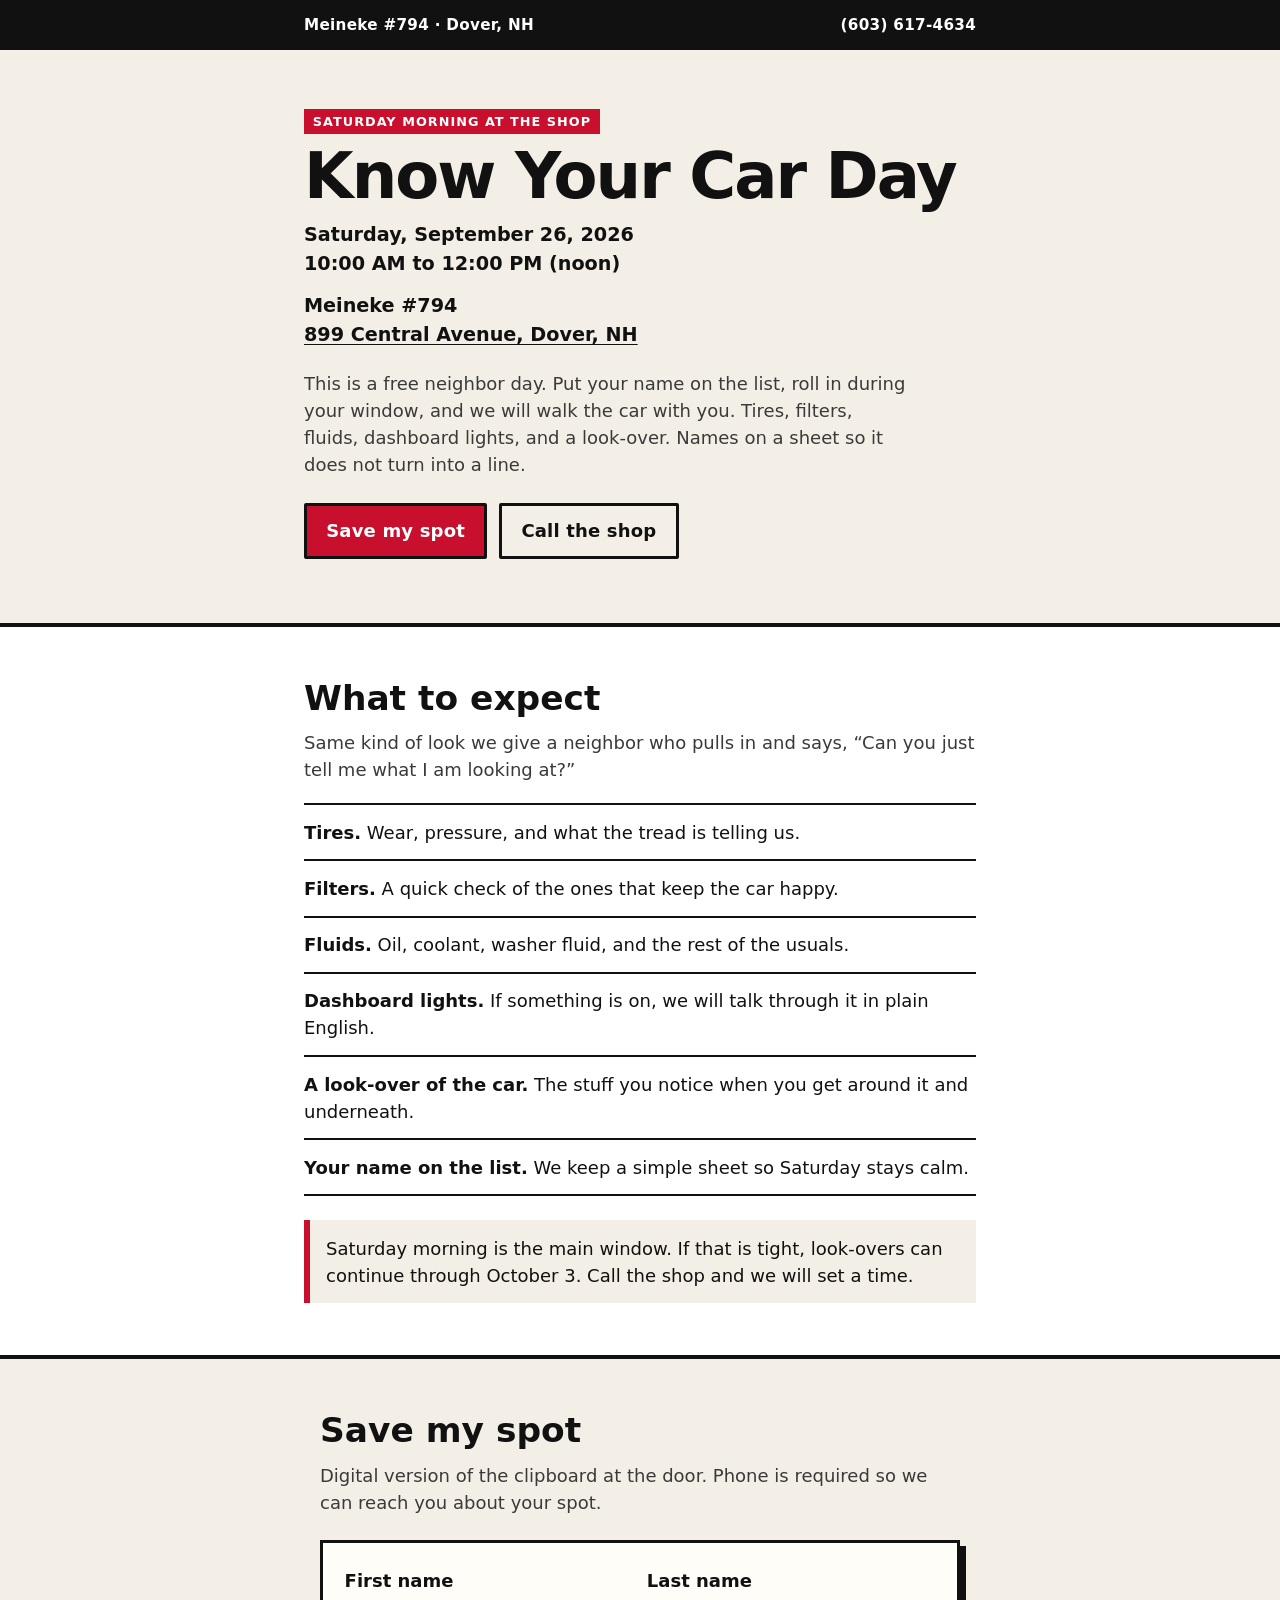
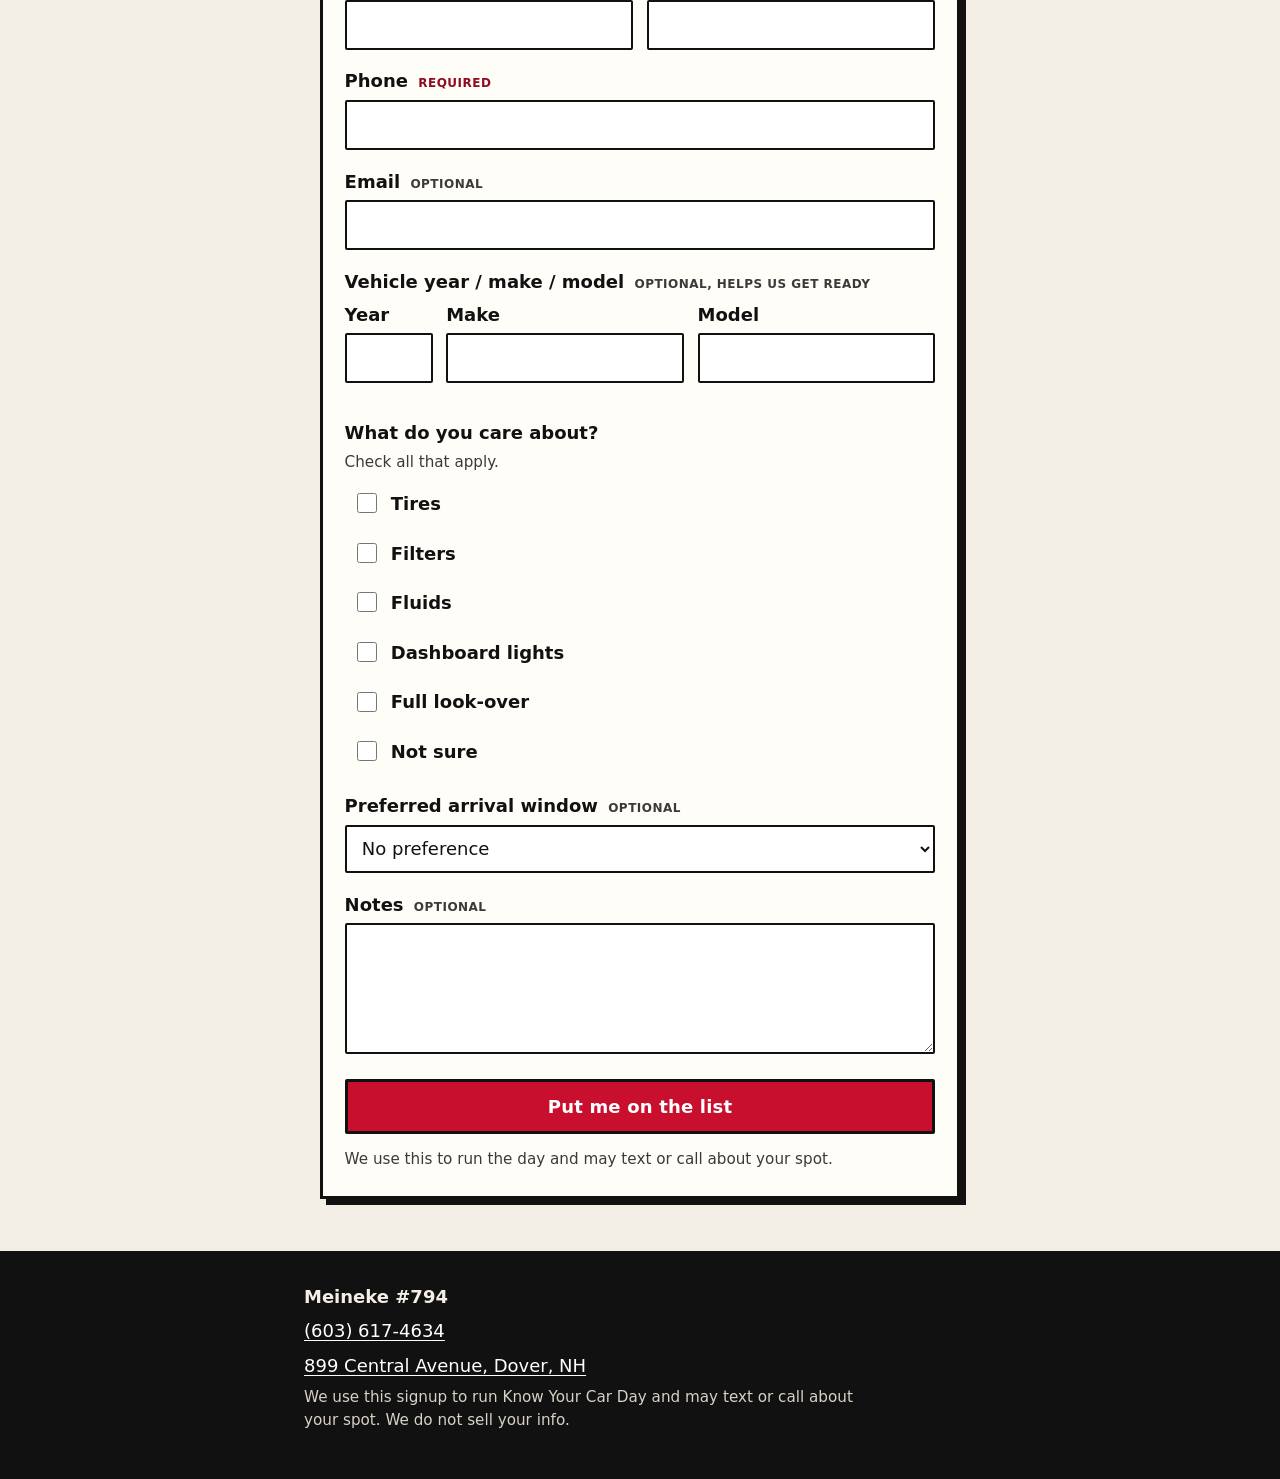
==== index.html @ 77987ea7 "Use relative thanks.html so GitHub Pages form path works" ====
<!DOCTYPE html>
<html lang="en">
  <head>
    <meta charset="utf-8" />
    <meta name="viewport" content="width=device-width, initial-scale=1" />
    <title>Know Your Car Day | Meineke #794 Dover NH</title>
    <meta
      name="description"
      content="Saturday, September 26, 2026, 10:00 AM to 12:00 PM at Meineke #794, 899 Central Avenue, Dover, NH. Free neighbor day for tires, filters, fluids, dashboard lights, and a look-over. Save your spot."
    />
    <meta name="theme-color" content="#111111" />
    <meta property="og:title" content="Know Your Car Day | Meineke #794 Dover NH" />
    <meta
      property="og:description"
      content="Saturday, September 26, 2026, 10:00 AM to 12:00 PM. Free neighbor day at the shop. Save your spot."
    />
    <meta property="og:type" content="website" />
    <link rel="icon" href="favicon.svg" type="image/svg+xml" />
    <link rel="stylesheet" href="styles.css" />
  </head>
  <body>
    <a class="skip-link" href="#signup">Skip to signup form</a>

    <header class="masthead">
      <div class="wrap masthead-inner">
        <p class="shop-mark">Meineke #794 · Dover, NH</p>
        <p class="masthead-phone">
          <a href="tel:+16036174634">(603) 617-4634</a>
        </p>
      </div>
    </header>

    <main>
      <section class="hero" aria-labelledby="event-name">
        <div class="wrap hero-inner">
          <p class="eyebrow">Saturday morning at the shop</p>
          <h1 id="event-name">Know Your Car Day</h1>
          <p class="when">
            Saturday, September 26, 2026<br />
            10:00 AM to 12:00 PM (noon)
          </p>
          <p class="where">
            Meineke #794<br />
            <a
              class="map-link"
              href="https://maps.google.com/?q=899+Central+Avenue+Dover+NH"
              >899 Central Avenue, Dover, NH</a
            >
          </p>
          <p class="lede">
            This is a free neighbor day. Put your name on the list, roll in during
            your window, and we will walk the car with you. Tires, filters, fluids,
            dashboard lights, and a look-over. Names on a sheet so it does not turn
            into a line.
          </p>
          <p class="hero-actions">
            <a class="btn btn-primary" href="#signup">Save my spot</a>
            <a class="btn btn-ghost" href="tel:+16036174634">Call the shop</a>
          </p>
        </div>
      </section>

      <section class="expect" aria-labelledby="expect-heading">
        <div class="wrap">
          <h2 id="expect-heading">What to expect</h2>
          <p class="section-lead">
            Same kind of look we give a neighbor who pulls in and says, “Can you
            just tell me what I am looking at?”
          </p>
          <ul class="expect-list">
            <li>
              <strong>Tires.</strong> Wear, pressure, and what the tread is telling
              us.
            </li>
            <li>
              <strong>Filters.</strong> A quick check of the ones that keep the car
              happy.
            </li>
            <li>
              <strong>Fluids.</strong> Oil, coolant, washer fluid, and the rest of
              the usuals.
            </li>
            <li>
              <strong>Dashboard lights.</strong> If something is on, we will talk
              through it in plain English.
            </li>
            <li>
              <strong>A look-over of the car.</strong> The stuff you notice when you
              get around it and underneath.
            </li>
            <li>
              <strong>Your name on the list.</strong> We keep a simple sheet so
              Saturday stays calm.
            </li>
          </ul>
          <p class="soft-note">
            Saturday morning is the main window. If that is tight, look-overs can
            continue through October 3. Call the shop and we will set a time.
          </p>
        </div>
      </section>

      <section class="signup" id="signup" aria-labelledby="signup-heading">
        <div class="wrap signup-wrap">
          <h2 id="signup-heading">Save my spot</h2>
          <p class="section-lead">
            Digital version of the clipboard at the door. Phone is required so we
            can reach you about your spot.
          </p>

          <form
            class="rsvp-form"
            name="know-your-car-day"
            method="POST"
            action="thanks.html"
            data-netlify="true"
            netlify-honeypot="bot-field"
          >
            <input type="hidden" name="form-name" value="know-your-car-day" />

            <p class="honeypot">
              <label for="bot-field">Leave this blank</label>
              <input
                type="text"
                id="bot-field"
                name="bot-field"
                tabindex="-1"
                autocomplete="off"
              />
            </p>

            <div class="field-row">
              <div class="field">
                <label for="first-name">First name</label>
                <input
                  id="first-name"
                  name="first-name"
                  type="text"
                  autocomplete="given-name"
                  required
                />
              </div>
              <div class="field">
                <label for="last-name">Last name</label>
                <input
                  id="last-name"
                  name="last-name"
                  type="text"
                  autocomplete="family-name"
                  required
                />
              </div>
            </div>

            <div class="field">
              <label for="phone">Phone <span class="req">required</span></label>
              <input
                id="phone"
                name="phone"
                type="tel"
                autocomplete="tel"
                inputmode="tel"
                required
              />
            </div>

            <div class="field">
              <label for="email">Email <span class="opt">optional</span></label>
              <input
                id="email"
                name="email"
                type="email"
                autocomplete="email"
              />
            </div>

            <fieldset class="vehicle">
              <legend>
                Vehicle year / make / model
                <span class="opt">optional, helps us get ready</span>
              </legend>
              <div class="field-row vehicle-row">
                <div class="field">
                  <label for="vehicle-year">Year</label>
                  <input
                    id="vehicle-year"
                    name="vehicle-year"
                    type="text"
                    inputmode="numeric"
                    maxlength="4"
                    autocomplete="off"
                  />
                </div>
                <div class="field">
                  <label for="vehicle-make">Make</label>
                  <input
                    id="vehicle-make"
                    name="vehicle-make"
                    type="text"
                    autocomplete="off"
                  />
                </div>
                <div class="field">
                  <label for="vehicle-model">Model</label>
                  <input
                    id="vehicle-model"
                    name="vehicle-model"
                    type="text"
                    autocomplete="off"
                  />
                </div>
              </div>
            </fieldset>

            <fieldset>
              <legend>What do you care about?</legend>
              <p class="hint">Check all that apply.</p>
              <ul class="checks">
                <li>
                  <label class="check">
                    <input type="checkbox" name="care" value="Tires" />
                    <span>Tires</span>
                  </label>
                </li>
                <li>
                  <label class="check">
                    <input type="checkbox" name="care" value="Filters" />
                    <span>Filters</span>
                  </label>
                </li>
                <li>
                  <label class="check">
                    <input type="checkbox" name="care" value="Fluids" />
                    <span>Fluids</span>
                  </label>
                </li>
                <li>
                  <label class="check">
                    <input
                      type="checkbox"
                      name="care"
                      value="Dashboard lights"
                    />
                    <span>Dashboard lights</span>
                  </label>
                </li>
                <li>
                  <label class="check">
                    <input
                      type="checkbox"
                      name="care"
                      value="Full look-over"
                    />
                    <span>Full look-over</span>
                  </label>
                </li>
                <li>
                  <label class="check">
                    <input type="checkbox" name="care" value="Not sure" />
                    <span>Not sure</span>
                  </label>
                </li>
              </ul>
            </fieldset>

            <div class="field">
              <label for="arrival"
                >Preferred arrival window
                <span class="opt">optional</span></label
              >
              <select id="arrival" name="arrival">
                <option value="">No preference</option>
                <option value="10:00">10:00 AM</option>
                <option value="10:30">10:30 AM</option>
                <option value="11:00">11:00 AM</option>
                <option value="11:30">11:30 AM</option>
              </select>
            </div>

            <div class="field">
              <label for="notes">Notes <span class="opt">optional</span></label>
              <textarea
                id="notes"
                name="notes"
                rows="4"
                maxlength="600"
              ></textarea>
            </div>

            <button class="btn btn-primary btn-block" type="submit">
              Put me on the list
            </button>
            <p class="form-foot">
              We use this to run the day and may text or call about your spot.
            </p>
          </form>
        </div>
      </section>
    </main>

    <footer class="site-footer">
      <div class="wrap">
        <p class="footer-shop">Meineke #794</p>
        <p>
          <a href="tel:+16036174634">(603) 617-4634</a>
        </p>
        <p>
          <a href="https://maps.google.com/?q=899+Central+Avenue+Dover+NH"
            >899 Central Avenue, Dover, NH</a
          >
        </p>
        <p class="privacy">
          We use this signup to run Know Your Car Day and may text or call about
          your spot. We do not sell your info.
        </p>
      </div>
    </footer>
  </body>
</html>
---- styles.css ----
:root {
  --ink: #111111;
  --paper: #f4efe6;
  --card: #fffdf8;
  --red: #c8102e;
  --red-dark: #8f0b20;
  --muted: #3a3a3a;
  --line: #111111;
  --focus: #005fcc;
  --space: clamp(1.25rem, 4vw, 2rem);
  --max: 40rem;
}

*,
*::before,
*::after {
  box-sizing: border-box;
}

html {
  scroll-behavior: smooth;
}

body {
  margin: 0;
  background: var(--paper);
  color: var(--ink);
  font-family: ui-sans-serif, system-ui, -apple-system, "Segoe UI", Roboto,
    "Helvetica Neue", Arial, sans-serif;
  font-size: 1.125rem;
  line-height: 1.5;
}

img,
svg {
  display: block;
  max-width: 100%;
}

a {
  color: var(--red-dark);
  text-underline-offset: 0.15em;
}

a:hover {
  color: var(--red);
}

:focus {
  outline: none;
}

:focus-visible {
  outline: 3px solid var(--focus);
  outline-offset: 3px;
}

.skip-link {
  position: absolute;
  left: 0.75rem;
  top: 0.75rem;
  z-index: 10;
  padding: 0.6rem 0.9rem;
  background: #fff;
  color: var(--ink);
  font-weight: 700;
  transform: translateY(-180%);
}

.skip-link:focus {
  transform: none;
}

.wrap {
  width: min(100% - 2rem, 42rem);
  margin-inline: auto;
}

.masthead {
  background: var(--ink);
  color: #fff;
  padding: 0.85rem 0;
}

.masthead-inner {
  display: flex;
  flex-wrap: wrap;
  align-items: baseline;
  justify-content: space-between;
  gap: 0.4rem 1rem;
}

.shop-mark,
.masthead-phone {
  margin: 0;
  font-size: 0.95rem;
  font-weight: 700;
  letter-spacing: 0.02em;
}

.masthead a {
  color: #fff;
  text-decoration: none;
}

.masthead a:hover {
  color: #ffd7dc;
  text-decoration: underline;
}

.hero,
.thanks {
  padding: clamp(2rem, 6vw, 3.5rem) 0 clamp(2.5rem, 7vw, 4rem);
  border-bottom: 4px solid var(--ink);
}

.hero-inner,
.thanks-inner {
  position: relative;
}

.eyebrow {
  display: inline-block;
  margin: 0 0 0.75rem;
  padding: 0.2rem 0.55rem;
  background: var(--red);
  color: #fff;
  font-size: 0.8rem;
  font-weight: 800;
  letter-spacing: 0.08em;
  text-transform: uppercase;
}

h1 {
  margin: 0 0 0.85rem;
  font-size: clamp(2.35rem, 9vw, 4rem);
  line-height: 0.95;
  letter-spacing: -0.03em;
}

h2 {
  margin: 0 0 0.7rem;
  font-size: clamp(1.7rem, 5vw, 2.15rem);
  line-height: 1.15;
}

.when,
.where {
  margin: 0 0 0.85rem;
  font-size: 1.2rem;
  font-weight: 700;
}

.where {
  font-weight: 600;
}

.map-link {
  color: inherit;
}

.lede {
  margin: 1.25rem 0 0;
  max-width: 38rem;
  color: var(--muted);
}

.hero-actions {
  display: flex;
  flex-wrap: wrap;
  gap: 0.75rem;
  margin: 1.6rem 0 0;
}

.btn {
  display: inline-flex;
  align-items: center;
  justify-content: center;
  min-height: 3rem;
  padding: 0.7rem 1.2rem;
  border: 3px solid var(--ink);
  border-radius: 2px;
  font: inherit;
  font-weight: 800;
  letter-spacing: 0.01em;
  text-decoration: none;
  cursor: pointer;
}

.btn-primary {
  background: var(--red);
  color: #fff;
  border-color: var(--ink);
}

.btn-primary:hover {
  background: var(--red-dark);
  color: #fff;
}

.btn-ghost {
  background: transparent;
  color: var(--ink);
}

.btn-ghost:hover {
  background: #fff;
  color: var(--ink);
}

.btn-block {
  width: 100%;
}

.expect,
.signup {
  padding: clamp(2rem, 6vw, 3.25rem) 0;
}

.expect {
  background: #fff;
  border-bottom: 4px solid var(--ink);
}

.section-lead {
  margin: 0 0 1.25rem;
  color: var(--muted);
}

.expect-list {
  margin: 0;
  padding: 0;
  list-style: none;
}

.expect-list li {
  padding: 0.85rem 0;
  border-top: 2px solid var(--ink);
}

.expect-list li:last-child {
  border-bottom: 2px solid var(--ink);
}

.soft-note {
  margin: 1.5rem 0 0;
  padding: 0.9rem 1rem;
  background: var(--paper);
  border-left: 6px solid var(--red);
}

.signup-wrap {
  max-width: var(--max);
}

.rsvp-form {
  margin-top: 1.5rem;
  padding: 1.25rem 1rem 1.4rem;
  background: var(--card);
  border: 3px solid var(--ink);
  box-shadow: 6px 6px 0 var(--ink);
}

.honeypot {
  position: absolute;
  left: -10000px;
  width: 1px;
  height: 1px;
  overflow: hidden;
}

.field,
fieldset {
  margin: 0 0 1.1rem;
}

.field-row {
  display: grid;
  gap: 0.85rem;
}

@media (min-width: 560px) {
  .field-row {
    grid-template-columns: 1fr 1fr;
  }

  .vehicle-row {
    grid-template-columns: 5.5rem 1fr 1fr;
  }

  .rsvp-form {
    padding: 1.5rem 1.35rem 1.6rem;
  }
}

label,
legend {
  display: block;
  margin-bottom: 0.35rem;
  font-weight: 700;
}

legend {
  padding: 0;
}

fieldset {
  padding: 0;
  border: 0;
}

.hint {
  margin: 0 0 0.55rem;
  font-size: 0.95rem;
  color: var(--muted);
}

.req,
.opt {
  display: inline-block;
  margin-left: 0.25rem;
  font-size: 0.75rem;
  font-weight: 700;
  letter-spacing: 0.04em;
  text-transform: uppercase;
}

.req {
  color: var(--red-dark);
}

.opt {
  color: var(--muted);
}

input[type="text"],
input[type="tel"],
input[type="email"],
select,
textarea {
  width: 100%;
  min-height: 3rem;
  padding: 0.6rem 0.7rem;
  border: 2px solid var(--ink);
  border-radius: 2px;
  background: #fff;
  color: var(--ink);
  font: inherit;
}

textarea {
  min-height: 7rem;
  resize: vertical;
}

input:user-invalid,
select:user-invalid,
textarea:user-invalid {
  border-color: var(--red);
}

.checks {
  margin: 0;
  padding: 0;
  list-style: none;
}

.checks li + li {
  margin-top: 0.35rem;
}

.check {
  display: flex;
  align-items: flex-start;
  gap: 0.65rem;
  min-height: 2.75rem;
  margin: 0;
  padding: 0.45rem 0.55rem;
  font-weight: 600;
  cursor: pointer;
}

.check:hover {
  background: var(--paper);
}

.check input {
  width: 1.25rem;
  height: 1.25rem;
  margin-top: 0.2rem;
  accent-color: var(--red);
  flex-shrink: 0;
}

.form-foot {
  margin: 0.85rem 0 0;
  font-size: 0.95rem;
  color: var(--muted);
}

.site-footer {
  padding: 2rem 0 2.5rem;
  background: var(--ink);
  color: #f4efe6;
}

.site-footer a {
  color: #fff;
}

.footer-shop {
  margin: 0 0 0.4rem;
  font-weight: 800;
}

.site-footer p {
  margin: 0 0 0.45rem;
}

.privacy {
  margin-top: 1.1rem;
  max-width: 36rem;
  color: #d7d1c6;
  font-size: 0.95rem;
}

@media (prefers-reduced-motion: reduce) {
  html {
    scroll-behavior: auto;
  }
}
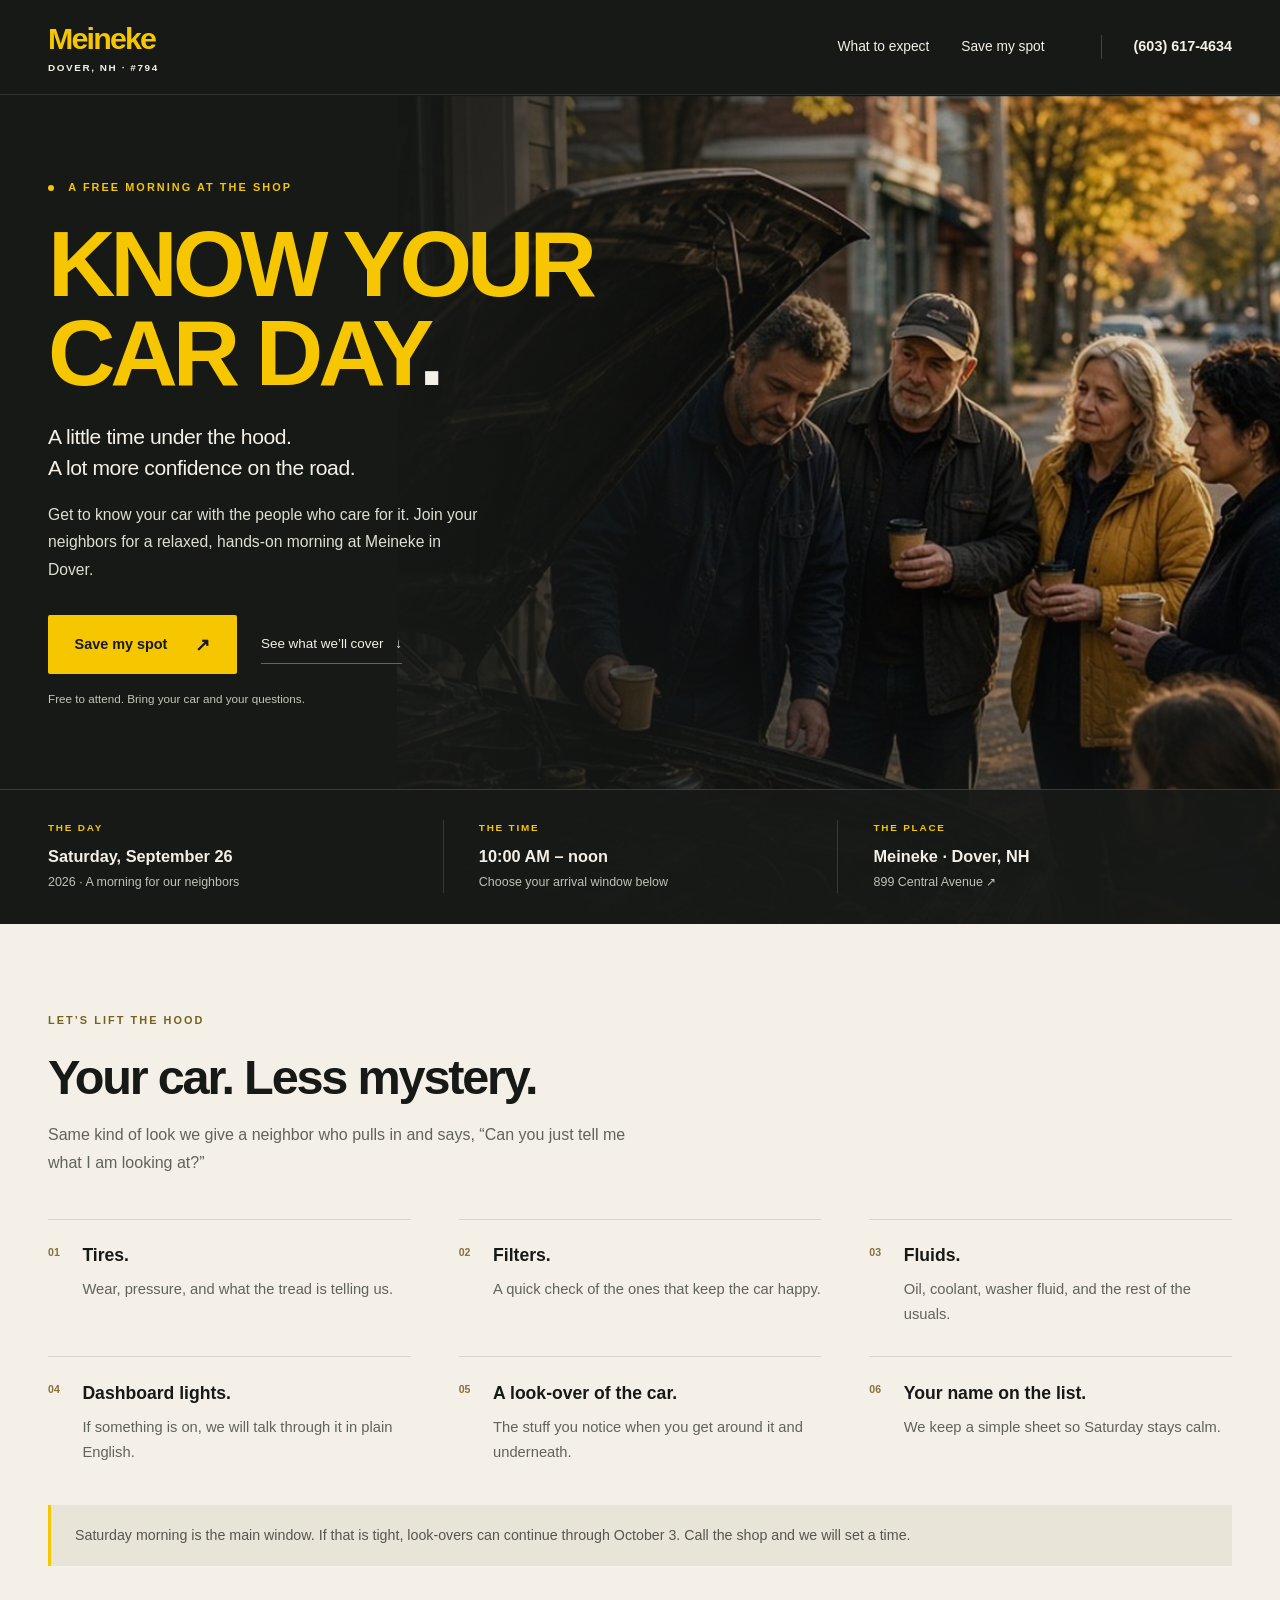
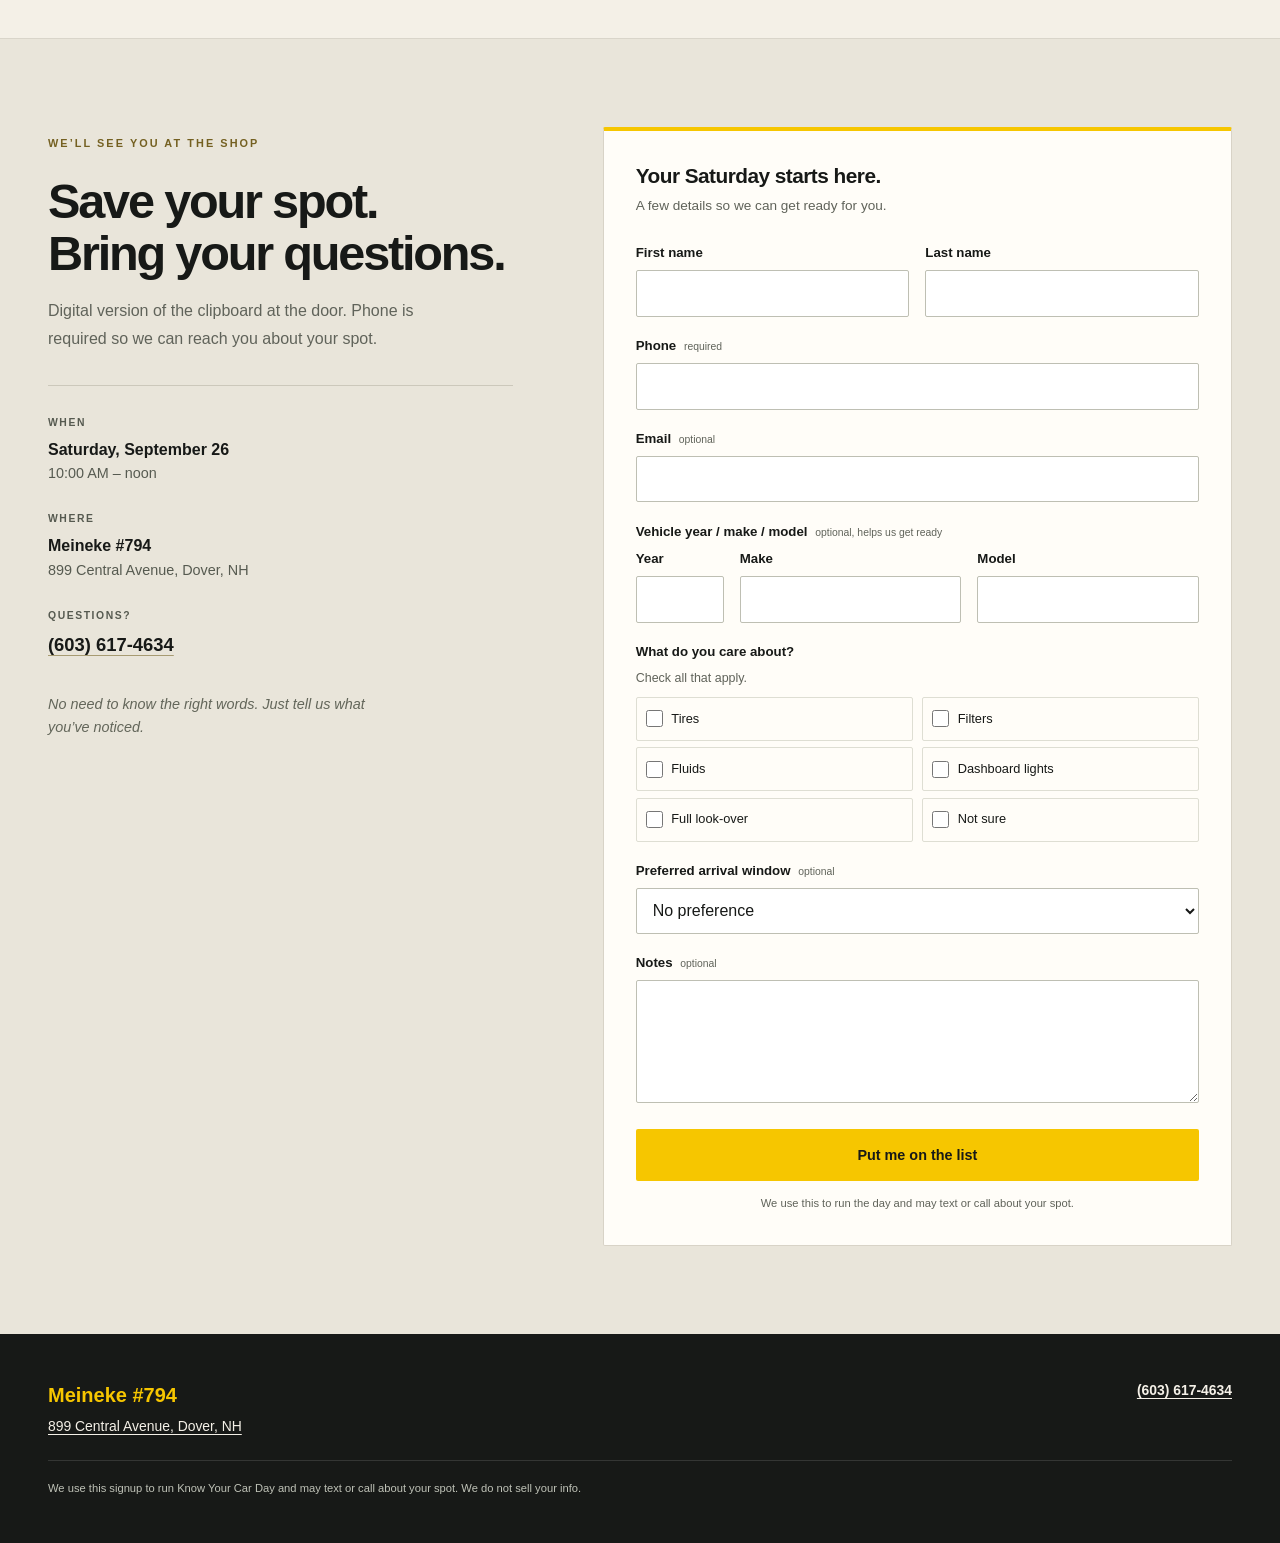
==== commit e0f1904d: "Restyle event landing page to match the Know Your Car Day flyer" ====
--- a/index.html
+++ b/index.html
@@ -8,7 +8,7 @@
       name="description"
       content="Saturday, September 26, 2026, 10:00 AM to 12:00 PM at Meineke #794, 899 Central Avenue, Dover, NH. Free neighbor day for tires, filters, fluids, dashboard lights, and a look-over. Save your spot."
     />
-    <meta name="theme-color" content="#111111" />
+    <meta name="theme-color" content="#171917" />
     <meta property="og:title" content="Know Your Car Day | Meineke #794 Dover NH" />
     <meta
       property="og:description"
@@ -23,7 +23,8 @@
 
     <header class="masthead">
       <div class="wrap masthead-inner">
-        <p class="shop-mark">Meineke #794 · Dover, NH</p>
+        <a class="shop-mark" href="index.html"><span>Meineke</span><small>Dover, NH · #794</small></a>
+        <nav class="site-nav" aria-label="Main navigation"><a href="#expect">What to expect</a><a href="#signup">Save my spot</a></nav>
         <p class="masthead-phone">
           <a href="tel:+16036174634">(603) 617-4634</a>
         </p>
@@ -32,37 +33,35 @@
 
     <main>
       <section class="hero" aria-labelledby="event-name">
+        <div class="hero-visual" aria-hidden="true">
+          <svg viewBox="0 170 1080 750" preserveAspectRatio="xMidYMid slice" focusable="false">
+            <image href="assets/shop-day.jpg" width="1080" height="1080" />
+          </svg>
+        </div>
         <div class="wrap hero-inner">
-          <p class="eyebrow">Saturday morning at the shop</p>
-          <h1 id="event-name">Know Your Car Day</h1>
-          <p class="when">
-            Saturday, September 26, 2026<br />
-            10:00 AM to 12:00 PM (noon)
-          </p>
-          <p class="where">
-            Meineke #794<br />
-            <a
-              class="map-link"
-              href="https://maps.google.com/?q=899+Central+Avenue+Dover+NH"
-              >899 Central Avenue, Dover, NH</a
-            >
-          </p>
-          <p class="lede">
-            This is a free neighbor day. Put your name on the list, roll in during
-            your window, and we will walk the car with you. Tires, filters, fluids,
-            dashboard lights, and a look-over. Names on a sheet so it does not turn
-            into a line.
-          </p>
-          <p class="hero-actions">
-            <a class="btn btn-primary" href="#signup">Save my spot</a>
-            <a class="btn btn-ghost" href="tel:+16036174634">Call the shop</a>
-          </p>
+          <p class="eyebrow"><span class="status-dot" aria-hidden="true"></span> A free morning at the shop</p>
+          <h1 id="event-name">Know your<br />car day<span class="title-dot">.</span></h1>
+          <p class="hero-intro">A little time under the hood.<br />A lot more confidence on the road.</p>
+          <p class="lede">Get to know your car with the people who care for it. Join your neighbors for a relaxed, hands-on morning at Meineke in Dover.</p>
+          <div class="hero-actions">
+            <a class="btn btn-primary" href="#signup">Save my spot <span aria-hidden="true">↗</span></a>
+            <a class="text-link" href="#expect">See what we’ll cover <span aria-hidden="true">↓</span></a>
+          </div>
+          <p class="hero-note">Free to attend. Bring your car and your questions.</p>
+        </div>
+        <div class="event-details">
+          <div class="wrap event-details-inner">
+            <div><span class="detail-label">The day</span><strong>Saturday, September 26</strong><span>2026 · A morning for our neighbors</span></div>
+            <div><span class="detail-label">The time</span><strong>10:00 AM – noon</strong><span>Choose your arrival window below</span></div>
+            <div><span class="detail-label">The place</span><strong>Meineke · Dover, NH</strong><a href="https://maps.google.com/?q=899+Central+Avenue+Dover+NH">899 Central Avenue <span aria-hidden="true">↗</span></a></div>
+          </div>
         </div>
       </section>
 
-      <section class="expect" aria-labelledby="expect-heading">
+      <section class="expect" id="expect" aria-labelledby="expect-heading">
         <div class="wrap">
-          <h2 id="expect-heading">What to expect</h2>
+          <p class="eyebrow">Let’s lift the hood</p>
+          <h2 id="expect-heading">Your car. Less mystery.</h2>
           <p class="section-lead">
             Same kind of look we give a neighbor who pulls in and says, “Can you
             just tell me what I am looking at?”
@@ -102,21 +101,33 @@
 
       <section class="signup" id="signup" aria-labelledby="signup-heading">
         <div class="wrap signup-wrap">
-          <h2 id="signup-heading">Save my spot</h2>
+          <div class="signup-intro">
+          <p class="eyebrow">We’ll see you at the shop</p>
+          <h2 id="signup-heading">Save your spot.<br />Bring your questions.</h2>
           <p class="section-lead">
             Digital version of the clipboard at the door. Phone is required so we
             can reach you about your spot.
           </p>
 
+          <div class="signup-summary">
+            <p><span>When</span><strong>Saturday, September 26</strong>10:00 AM – noon</p>
+            <p><span>Where</span><strong>Meineke #794</strong>899 Central Avenue, Dover, NH</p>
+            <p><span>Questions?</span><a href="tel:+16036174634">(603) 617-4634</a></p>
+          </div>
+          <p class="signup-reassurance">No need to know the right words. Just tell us what you’ve noticed.</p>
+          </div>
+
           <form
             class="rsvp-form"
             name="know-your-car-day"
             method="POST"
-            action="thanks.html"
+            action="/thanks.html"
             data-netlify="true"
             netlify-honeypot="bot-field"
           >
+            <div class="form-heading"><h3>Your Saturday starts here.</h3><p>A few details so we can get ready for you.</p></div>
             <input type="hidden" name="form-name" value="know-your-car-day" />
+            <input type="hidden" name="subject" value="Know Your Car Day signup" />
 
             <p class="honeypot">
               <label for="bot-field">Leave this blank</label>
--- a/styles.css
+++ b/styles.css
@@ -1,431 +1,173 @@
 :root {
-  --ink: #111111;
-  --paper: #f4efe6;
+  --ink: #171917;
+  --ink-soft: #222520;
+  --paper: #f4f0e7;
   --card: #fffdf8;
-  --red: #c8102e;
-  --red-dark: #8f0b20;
-  --muted: #3a3a3a;
-  --line: #111111;
-  --focus: #005fcc;
-  --space: clamp(1.25rem, 4vw, 2rem);
-  --max: 40rem;
+  --yellow: #f6c600;
+  --muted: #60635a;
+  --line: #d9d5ca;
+  --focus: #176b96;
 }
-
-*,
-*::before,
-*::after {
-  box-sizing: border-box;
+*, *::before, *::after { box-sizing: border-box; }
+html { scroll-behavior: smooth; scroll-padding-top: 1.5rem; }
+body { margin: 0; background: var(--paper); color: var(--ink); font-family: Arial, Helvetica, sans-serif; font-size: 1rem; line-height: 1.6; -webkit-font-smoothing: antialiased; }
+a { color: inherit; text-underline-offset: .22em; }
+a:hover { text-decoration-thickness: 2px; }
+:focus-visible { outline: 3px solid var(--focus); outline-offset: 5px; }
+.hero :focus-visible, .masthead :focus-visible, .site-footer :focus-visible, .thanks :focus-visible { outline-color: var(--yellow); }
+.wrap { width: min(100% - 6rem, 76rem); margin-inline: auto; }
+.skip-link { position: absolute; left: 1rem; top: 1rem; z-index: 10; padding: .7rem 1rem; background: var(--yellow); color: var(--ink); transform: translateY(-200%); }
+.skip-link:focus { transform: none; }
+.masthead { background: var(--ink); color: var(--paper); border-bottom: 1px solid #ffffff19; }
+.masthead-inner { display: flex; align-items: center; justify-content: space-between; gap: 2rem; min-height: 94px; }
+.shop-mark { display: flex; flex-direction: column; text-decoration: none; line-height: 1.15; }
+.shop-mark > span { color: var(--yellow); font-size: 1.9rem; font-weight: 900; letter-spacing: -.06em; }
+.shop-mark small { margin-top: .4rem; font-size: .62rem; font-weight: 700; letter-spacing: .16em; text-transform: uppercase; }
+.site-nav { display: flex; gap: 2rem; margin-left: auto; font-size: .86rem; }
+.site-nav a, .masthead-phone a { text-decoration: none; }
+.site-nav a:hover, .masthead-phone a:hover { color: var(--yellow); }
+.masthead-phone { margin: 0 0 0 1.5rem; padding-left: 2rem; border-left: 1px solid #ffffff30; font-size: .9rem; font-weight: 700; }
+.hero, .thanks { position: relative; isolation: isolate; overflow: hidden; background: var(--ink); color: var(--paper); }
+.hero-visual { position: absolute; z-index: -2; inset: 0 0 0 31%; }
+.hero-visual svg { display: block; width: 100%; height: 100%; }
+.hero::before, .thanks::before { content: ''; position: absolute; z-index: -1; inset: 0; background: linear-gradient(90deg, #171917 5%, #171917f5 28%, #171917b8 44%, #17191722 73%), linear-gradient(0deg, #171917bb, transparent 40%); }
+.hero-inner { position: relative; padding-top: 5.25rem; padding-bottom: 5rem; }
+.eyebrow { margin: 0 0 1.4rem; font-size: .68rem; font-weight: 700; letter-spacing: .19em; text-transform: uppercase; }
+.hero .eyebrow, .thanks .eyebrow { color: var(--yellow); }
+.status-dot { display: inline-block; width: 6px; height: 6px; margin-right: .6rem; border-radius: 50%; background: currentColor; vertical-align: middle; }
+h1, h2, h3, p { margin-top: 0; }
+h1 { margin-bottom: 1.5rem; font-size: clamp(4rem, 7.3vw, 6.6rem); font-weight: 900; line-height: .96; letter-spacing: -.055em; text-transform: uppercase; color: var(--yellow); }
+.title-dot { color: var(--paper); }
+.hero-intro { margin-bottom: 1.1rem; font-size: clamp(1.15rem, 1.65vw, 1.5rem); line-height: 1.45; letter-spacing: -.02em; }
+.lede { max-width: 27rem; color: #deded4; line-height: 1.75; font-size: .98rem; }
+.hero-actions { display: flex; flex-wrap: wrap; align-items: center; gap: 1.5rem; margin: 2rem 0 0; }
+.btn { display: inline-flex; align-items: center; justify-content: center; gap: 1.75rem; min-height: 52px; padding: .85rem 1.6rem; border: 1px solid transparent; border-radius: 2px; font: inherit; font-size: .9rem; font-weight: 700; text-decoration: none; cursor: pointer; transition: background-color .15s, color .15s; }
+.btn-primary { background: var(--yellow); color: var(--ink); }
+.btn-primary:hover { background: #ffda42; }
+.btn-primary span { font-size: 1.15rem; }
+.text-link { color: var(--paper); font-size: .84rem; text-decoration: none; border-bottom: 1px solid #ffffff55; padding-block: .5rem; }
+.text-link span { margin-left: .5rem; }
+.hero-note { margin: 1rem 0 0; font-size: .73rem; color: #c3c6ba; }
+.event-details { background: #171917eb; border-top: 1px solid #ffffff25; }
+.event-details-inner { display: grid; grid-template-columns: repeat(3, 1fr); padding-block: 1.9rem; }
+.event-details-inner > div { display: flex; flex-direction: column; padding-left: 2.2rem; border-left: 1px solid #ffffff24; }
+.event-details-inner > div:first-child { padding-left: 0; border-left: 0; }
+.detail-label { margin-bottom: .45rem; color: var(--yellow); font-size: .62rem; font-weight: 700; letter-spacing: .18em; text-transform: uppercase; }
+.event-details strong { font-size: 1.02rem; }
+.event-details strong + span, .event-details a { margin-top: .25rem; color: #bfc2b7; font-size: .78rem; }
+.event-details a { width: fit-content; text-decoration: none; }
+.event-details a:hover { color: var(--yellow); }
+.expect { padding: 5.5rem 0 4.5rem; background: var(--paper); }
+.expect .eyebrow, .signup .eyebrow { color: #746021; }
+h2 { margin-bottom: 1.1rem; font-size: clamp(2.25rem, 3.8vw, 3.4rem); line-height: 1.07; font-weight: 700; letter-spacing: -.045em; }
+.section-lead { max-width: 37rem; margin-bottom: 2.6rem; color: var(--muted); line-height: 1.75; }
+.expect-list { display: grid; grid-template-columns: repeat(3, 1fr); column-gap: 3rem; row-gap: 1.8rem; padding: 0; margin: 0; list-style: none; counter-reset: topic; }
+.expect-list li { counter-increment: topic; position: relative; padding: 1.35rem 0 0 2.15rem; border-top: 1px solid var(--line); color: var(--muted); font-size: .92rem; line-height: 1.7; }
+.expect-list li::before { content: '0' counter(topic); position: absolute; left: 0; top: 1.5rem; color: #86713b; font-size: .66rem; font-weight: 700; }
+.expect-list strong { display: block; margin-bottom: .4rem; color: var(--ink); font-size: 1.1rem; font-weight: 700; }
+.soft-note { margin: 2.5rem 0 0; padding: 1.2rem 1.5rem; border-left: 3px solid var(--yellow); background: #e9e4d8; color: #54574e; font-size: .89rem; }
+.signup { padding: 5.5rem 0; background: #e9e5da; border-top: 1px solid var(--line); }
+.signup-wrap { display: grid; grid-template-columns: .85fr 1.15fr; gap: clamp(3rem, 7vw, 7rem); align-items: start; }
+.signup-intro { padding-top: .5rem; }
+.signup-intro .section-lead { max-width: 24rem; margin-bottom: 2rem; }
+.signup-summary { padding-top: 1.8rem; border-top: 1px solid #ccc8bb; }
+.signup-summary p { margin-bottom: 1.6rem; font-size: .9rem; color: #565a50; }
+.signup-summary span { display: block; margin-bottom: .35rem; font-size: .65rem; font-weight: 700; letter-spacing: .15em; text-transform: uppercase; }
+.signup-summary strong { display: block; color: var(--ink); font-size: 1rem; }
+.signup-summary a { color: var(--ink); font-size: 1.15rem; font-weight: 700; text-decoration-color: #a79b72; }
+.signup-reassurance { max-width: 20rem; padding-top: .5rem; color: #63665a; font-size: .9rem; font-style: italic; }
+.rsvp-form { min-width: 0; padding: 2rem; background: var(--card); border: 1px solid #d8d3c7; border-top: 4px solid var(--yellow); border-radius: 2px; }
+.form-heading { margin-bottom: 1.6rem; }
+.form-heading h3 { margin-bottom: .35rem; font-size: 1.3rem; letter-spacing: -.025em; line-height: 1.25; }
+.form-heading p { margin-bottom: 0; color: var(--muted); font-size: .85rem; }
+.honeypot { position: absolute; left: -10000px; width: 1px; height: 1px; overflow: hidden; }
+.field, fieldset { min-width: 0; margin: 0 0 1.15rem; }
+.field-row { display: grid; grid-template-columns: 1fr 1fr; gap: 1rem; }
+.vehicle-row { grid-template-columns: 5.5rem 1fr 1fr; }
+.vehicle-row .field { margin-bottom: 0; }
+label, legend { display: block; margin-bottom: .4rem; font-size: .83rem; font-weight: 700; }
+legend { padding: 0; }
+fieldset { padding: 0; border: 0; }
+.hint { margin-bottom: .5rem; color: var(--muted); font-size: .78rem; }
+.req, .opt { display: inline-block; margin-left: .25rem; color: var(--muted); font-size: .65rem; font-weight: 400; }
+input[type='text'], input[type='tel'], input[type='email'], select, textarea { width: 100%; min-width: 0; min-height: 46px; padding: .6rem .75rem; border: 1px solid #bebfb3; border-radius: 2px; background: #fff; color: var(--ink); font: inherit; font-size: 1rem; }
+textarea { min-height: 100px; resize: vertical; }
+input:user-invalid, select:user-invalid, textarea:user-invalid { border-color: #a32424; }
+.checks { display: grid; grid-template-columns: 1fr 1fr; gap: .4rem .6rem; margin: 0; padding: 0; list-style: none; }
+.check { display: flex; align-items: center; gap: .55rem; min-height: 44px; margin: 0; padding: .5rem .55rem; border: 1px solid #deded3; border-radius: 2px; font-weight: 400; font-size: .8rem; cursor: pointer; }
+.check:hover { background: var(--paper); }
+.check:has(input:checked) { background: #fff7d4; border-color: #b89a31; }
+.check input { flex-shrink: 0; width: 17px; height: 17px; margin: 0; accent-color: #66551b; }
+.btn-block { width: 100%; }
+.form-foot { margin: .85rem 0 0; color: var(--muted); text-align: center; font-size: .7rem; line-height: 1.6; }
+.site-footer { padding: 2.8rem 0; background: var(--ink); color: var(--paper); }
+.site-footer .wrap { display: grid; grid-template-columns: 1fr auto; gap: .25rem 2rem; }
+.site-footer p { margin: 0; font-size: .87rem; }
+.site-footer .footer-shop { color: var(--yellow); font-size: 1.25rem; font-weight: 700; }
+.site-footer p:nth-child(2) { text-align: right; font-weight: 700; }
+.site-footer .privacy { grid-column: 1 / -1; margin-top: 1.2rem; padding-top: 1.2rem; border-top: 1px solid #ffffff20; font-size: .7rem; color: #bfc2b7; }
+.thanks { min-height: 650px; padding: 5rem 0; }
+.thanks-inner { position: relative; }
+.thanks h1 { font-size: clamp(3rem, 6vw, 5.5rem); }
+.thanks .lede { max-width: 32rem; }
+.thanks .soft-note { max-width: 32rem; background: #171917c9; color: var(--paper); }
+.btn-ghost { background: transparent; border-color: #ffffff65; color: var(--paper); }
+.btn-ghost:hover { background: var(--paper); color: var(--ink); }
+@media (min-width: 1500px) { .hero-inner { padding-block: 6.5rem; } }
+@media (max-width: 1000px) {
+  .wrap { width: calc(100% - 3rem); }
+  .hero-inner { padding-block: 4rem; }
+  .hero-visual { left: 20%; }
+  .hero::before, .thanks::before { background: linear-gradient(90deg, #171917fa, #171917d9 32%, #17191755 80%), linear-gradient(0deg, #171917cc, transparent 50%); }
+  .site-nav { gap: 1.25rem; }
+  .masthead-phone { margin-left: 0; padding-left: 1rem; }
+  .expect-list { column-gap: 1.75rem; }
+  .signup-wrap { gap: 2rem; grid-template-columns: .75fr 1.25fr; }
+  .rsvp-form { padding: 1.5rem; }
+  .event-details-inner > div { padding-left: 1rem; }
+  .event-details strong { font-size: .9rem; }
 }
-
-html {
-  scroll-behavior: smooth;
+@media (max-width: 700px) {
+  .wrap { width: calc(100% - 2.5rem); }
+  .masthead-inner { min-height: 80px; gap: 1rem; }
+  .shop-mark > span { font-size: 1.6rem; }
+  .site-nav { display: none; }
+  .masthead-phone { padding-left: 0; border: 0; font-size: .8rem; }
+  .hero-visual { inset: 0; }
+  .hero::before, .thanks::before { background: linear-gradient(90deg, #171917ec, #17191770), linear-gradient(0deg, #171917f5 10%, #17191733 85%); }
+  .hero-inner { padding-top: 3.5rem; padding-bottom: 2.5rem; }
+  h1 { font-size: clamp(3.5rem, 13vw, 5.5rem); }
+  .hero .eyebrow { font-size: .59rem; }
+  .hero-intro { font-size: 1.17rem; }
+  .lede { max-width: 24rem; font-size: .9rem; }
+  .hero-actions { gap: 1rem; }
+  .btn { padding-inline: 1.15rem; }
+  .text-link { font-size: .78rem; }
+  .event-details-inner { grid-template-columns: 1fr; padding-block: .5rem; }
+  .event-details-inner > div, .event-details-inner > div:first-child { padding: 1rem 0; border-left: 0; border-bottom: 1px solid #ffffff22; }
+  .event-details-inner > div:last-child { border-bottom: 0; }
+  .detail-label { margin-bottom: .15rem; }
+  .event-details strong { font-size: 1rem; }
+  .expect, .signup { padding-block: 3.5rem; }
+  .expect-list { grid-template-columns: 1fr 1fr; column-gap: 1.5rem; }
+  .expect-list li { font-size: .86rem; padding-left: 0; padding-top: 2.6rem; }
+  .expect-list li::before { top: 1rem; }
+  .expect-list strong { font-size: 1rem; }
+  .section-lead { font-size: .94rem; }
+  .signup-wrap { grid-template-columns: 1fr; gap: 1.5rem; }
+  .signup-intro .section-lead { max-width: 32rem; margin-bottom: 1rem; }
+  .signup-summary { display: none; }
+  .signup-reassurance { max-width: none; margin-bottom: 0; }
+  .rsvp-form { padding: 1.4rem; }
+  .site-footer .wrap { grid-template-columns: 1fr; }
+  .site-footer p:nth-child(2) { text-align: left; }
+  .thanks { padding-block: 3.5rem; }
 }
-
-body {
-  margin: 0;
-  background: var(--paper);
-  color: var(--ink);
-  font-family: ui-sans-serif, system-ui, -apple-system, "Segoe UI", Roboto,
-    "Helvetica Neue", Arial, sans-serif;
-  font-size: 1.125rem;
-  line-height: 1.5;
+@media (max-width: 380px) {
+  .wrap { width: calc(100% - 2rem); }
+  .rsvp-form { padding: 1rem; }
+  .field-row, .vehicle-row { grid-template-columns: 1fr; gap: 0; }
+  .vehicle-row .field { margin-bottom: .8rem; }
+  .checks { grid-template-columns: 1fr; }
 }
-
-img,
-svg {
-  display: block;
-  max-width: 100%;
-}
-
-a {
-  color: var(--red-dark);
-  text-underline-offset: 0.15em;
-}
-
-a:hover {
-  color: var(--red);
-}
-
-:focus {
-  outline: none;
-}
-
-:focus-visible {
-  outline: 3px solid var(--focus);
-  outline-offset: 3px;
-}
-
-.skip-link {
-  position: absolute;
-  left: 0.75rem;
-  top: 0.75rem;
-  z-index: 10;
-  padding: 0.6rem 0.9rem;
-  background: #fff;
-  color: var(--ink);
-  font-weight: 700;
-  transform: translateY(-180%);
-}
-
-.skip-link:focus {
-  transform: none;
-}
-
-.wrap {
-  width: min(100% - 2rem, 42rem);
-  margin-inline: auto;
-}
-
-.masthead {
-  background: var(--ink);
-  color: #fff;
-  padding: 0.85rem 0;
-}
-
-.masthead-inner {
-  display: flex;
-  flex-wrap: wrap;
-  align-items: baseline;
-  justify-content: space-between;
-  gap: 0.4rem 1rem;
-}
-
-.shop-mark,
-.masthead-phone {
-  margin: 0;
-  font-size: 0.95rem;
-  font-weight: 700;
-  letter-spacing: 0.02em;
-}
-
-.masthead a {
-  color: #fff;
-  text-decoration: none;
-}
-
-.masthead a:hover {
-  color: #ffd7dc;
-  text-decoration: underline;
-}
-
-.hero,
-.thanks {
-  padding: clamp(2rem, 6vw, 3.5rem) 0 clamp(2.5rem, 7vw, 4rem);
-  border-bottom: 4px solid var(--ink);
-}
-
-.hero-inner,
-.thanks-inner {
-  position: relative;
-}
-
-.eyebrow {
-  display: inline-block;
-  margin: 0 0 0.75rem;
-  padding: 0.2rem 0.55rem;
-  background: var(--red);
-  color: #fff;
-  font-size: 0.8rem;
-  font-weight: 800;
-  letter-spacing: 0.08em;
-  text-transform: uppercase;
-}
-
-h1 {
-  margin: 0 0 0.85rem;
-  font-size: clamp(2.35rem, 9vw, 4rem);
-  line-height: 0.95;
-  letter-spacing: -0.03em;
-}
-
-h2 {
-  margin: 0 0 0.7rem;
-  font-size: clamp(1.7rem, 5vw, 2.15rem);
-  line-height: 1.15;
-}
-
-.when,
-.where {
-  margin: 0 0 0.85rem;
-  font-size: 1.2rem;
-  font-weight: 700;
-}
-
-.where {
-  font-weight: 600;
-}
-
-.map-link {
-  color: inherit;
-}
-
-.lede {
-  margin: 1.25rem 0 0;
-  max-width: 38rem;
-  color: var(--muted);
-}
-
-.hero-actions {
-  display: flex;
-  flex-wrap: wrap;
-  gap: 0.75rem;
-  margin: 1.6rem 0 0;
-}
-
-.btn {
-  display: inline-flex;
-  align-items: center;
-  justify-content: center;
-  min-height: 3rem;
-  padding: 0.7rem 1.2rem;
-  border: 3px solid var(--ink);
-  border-radius: 2px;
-  font: inherit;
-  font-weight: 800;
-  letter-spacing: 0.01em;
-  text-decoration: none;
-  cursor: pointer;
-}
-
-.btn-primary {
-  background: var(--red);
-  color: #fff;
-  border-color: var(--ink);
-}
-
-.btn-primary:hover {
-  background: var(--red-dark);
-  color: #fff;
-}
-
-.btn-ghost {
-  background: transparent;
-  color: var(--ink);
-}
-
-.btn-ghost:hover {
-  background: #fff;
-  color: var(--ink);
-}
-
-.btn-block {
-  width: 100%;
-}
-
-.expect,
-.signup {
-  padding: clamp(2rem, 6vw, 3.25rem) 0;
-}
-
-.expect {
-  background: #fff;
-  border-bottom: 4px solid var(--ink);
-}
-
-.section-lead {
-  margin: 0 0 1.25rem;
-  color: var(--muted);
-}
-
-.expect-list {
-  margin: 0;
-  padding: 0;
-  list-style: none;
-}
-
-.expect-list li {
-  padding: 0.85rem 0;
-  border-top: 2px solid var(--ink);
-}
-
-.expect-list li:last-child {
-  border-bottom: 2px solid var(--ink);
-}
-
-.soft-note {
-  margin: 1.5rem 0 0;
-  padding: 0.9rem 1rem;
-  background: var(--paper);
-  border-left: 6px solid var(--red);
-}
-
-.signup-wrap {
-  max-width: var(--max);
-}
-
-.rsvp-form {
-  margin-top: 1.5rem;
-  padding: 1.25rem 1rem 1.4rem;
-  background: var(--card);
-  border: 3px solid var(--ink);
-  box-shadow: 6px 6px 0 var(--ink);
-}
-
-.honeypot {
-  position: absolute;
-  left: -10000px;
-  width: 1px;
-  height: 1px;
-  overflow: hidden;
-}
-
-.field,
-fieldset {
-  margin: 0 0 1.1rem;
-}
-
-.field-row {
-  display: grid;
-  gap: 0.85rem;
-}
-
-@media (min-width: 560px) {
-  .field-row {
-    grid-template-columns: 1fr 1fr;
-  }
-
-  .vehicle-row {
-    grid-template-columns: 5.5rem 1fr 1fr;
-  }
-
-  .rsvp-form {
-    padding: 1.5rem 1.35rem 1.6rem;
-  }
-}
-
-label,
-legend {
-  display: block;
-  margin-bottom: 0.35rem;
-  font-weight: 700;
-}
-
-legend {
-  padding: 0;
-}
-
-fieldset {
-  padding: 0;
-  border: 0;
-}
-
-.hint {
-  margin: 0 0 0.55rem;
-  font-size: 0.95rem;
-  color: var(--muted);
-}
-
-.req,
-.opt {
-  display: inline-block;
-  margin-left: 0.25rem;
-  font-size: 0.75rem;
-  font-weight: 700;
-  letter-spacing: 0.04em;
-  text-transform: uppercase;
-}
-
-.req {
-  color: var(--red-dark);
-}
-
-.opt {
-  color: var(--muted);
-}
-
-input[type="text"],
-input[type="tel"],
-input[type="email"],
-select,
-textarea {
-  width: 100%;
-  min-height: 3rem;
-  padding: 0.6rem 0.7rem;
-  border: 2px solid var(--ink);
-  border-radius: 2px;
-  background: #fff;
-  color: var(--ink);
-  font: inherit;
-}
-
-textarea {
-  min-height: 7rem;
-  resize: vertical;
-}
-
-input:user-invalid,
-select:user-invalid,
-textarea:user-invalid {
-  border-color: var(--red);
-}
-
-.checks {
-  margin: 0;
-  padding: 0;
-  list-style: none;
-}
-
-.checks li + li {
-  margin-top: 0.35rem;
-}
-
-.check {
-  display: flex;
-  align-items: flex-start;
-  gap: 0.65rem;
-  min-height: 2.75rem;
-  margin: 0;
-  padding: 0.45rem 0.55rem;
-  font-weight: 600;
-  cursor: pointer;
-}
-
-.check:hover {
-  background: var(--paper);
-}
-
-.check input {
-  width: 1.25rem;
-  height: 1.25rem;
-  margin-top: 0.2rem;
-  accent-color: var(--red);
-  flex-shrink: 0;
-}
-
-.form-foot {
-  margin: 0.85rem 0 0;
-  font-size: 0.95rem;
-  color: var(--muted);
-}
-
-.site-footer {
-  padding: 2rem 0 2.5rem;
-  background: var(--ink);
-  color: #f4efe6;
-}
-
-.site-footer a {
-  color: #fff;
-}
-
-.footer-shop {
-  margin: 0 0 0.4rem;
-  font-weight: 800;
-}
-
-.site-footer p {
-  margin: 0 0 0.45rem;
-}
-
-.privacy {
-  margin-top: 1.1rem;
-  max-width: 36rem;
-  color: #d7d1c6;
-  font-size: 0.95rem;
-}
-
-@media (prefers-reduced-motion: reduce) {
-  html {
-    scroll-behavior: auto;
-  }
-}
+@media (prefers-reduced-motion: reduce) { html { scroll-behavior: auto; } .btn { transition: none; } }
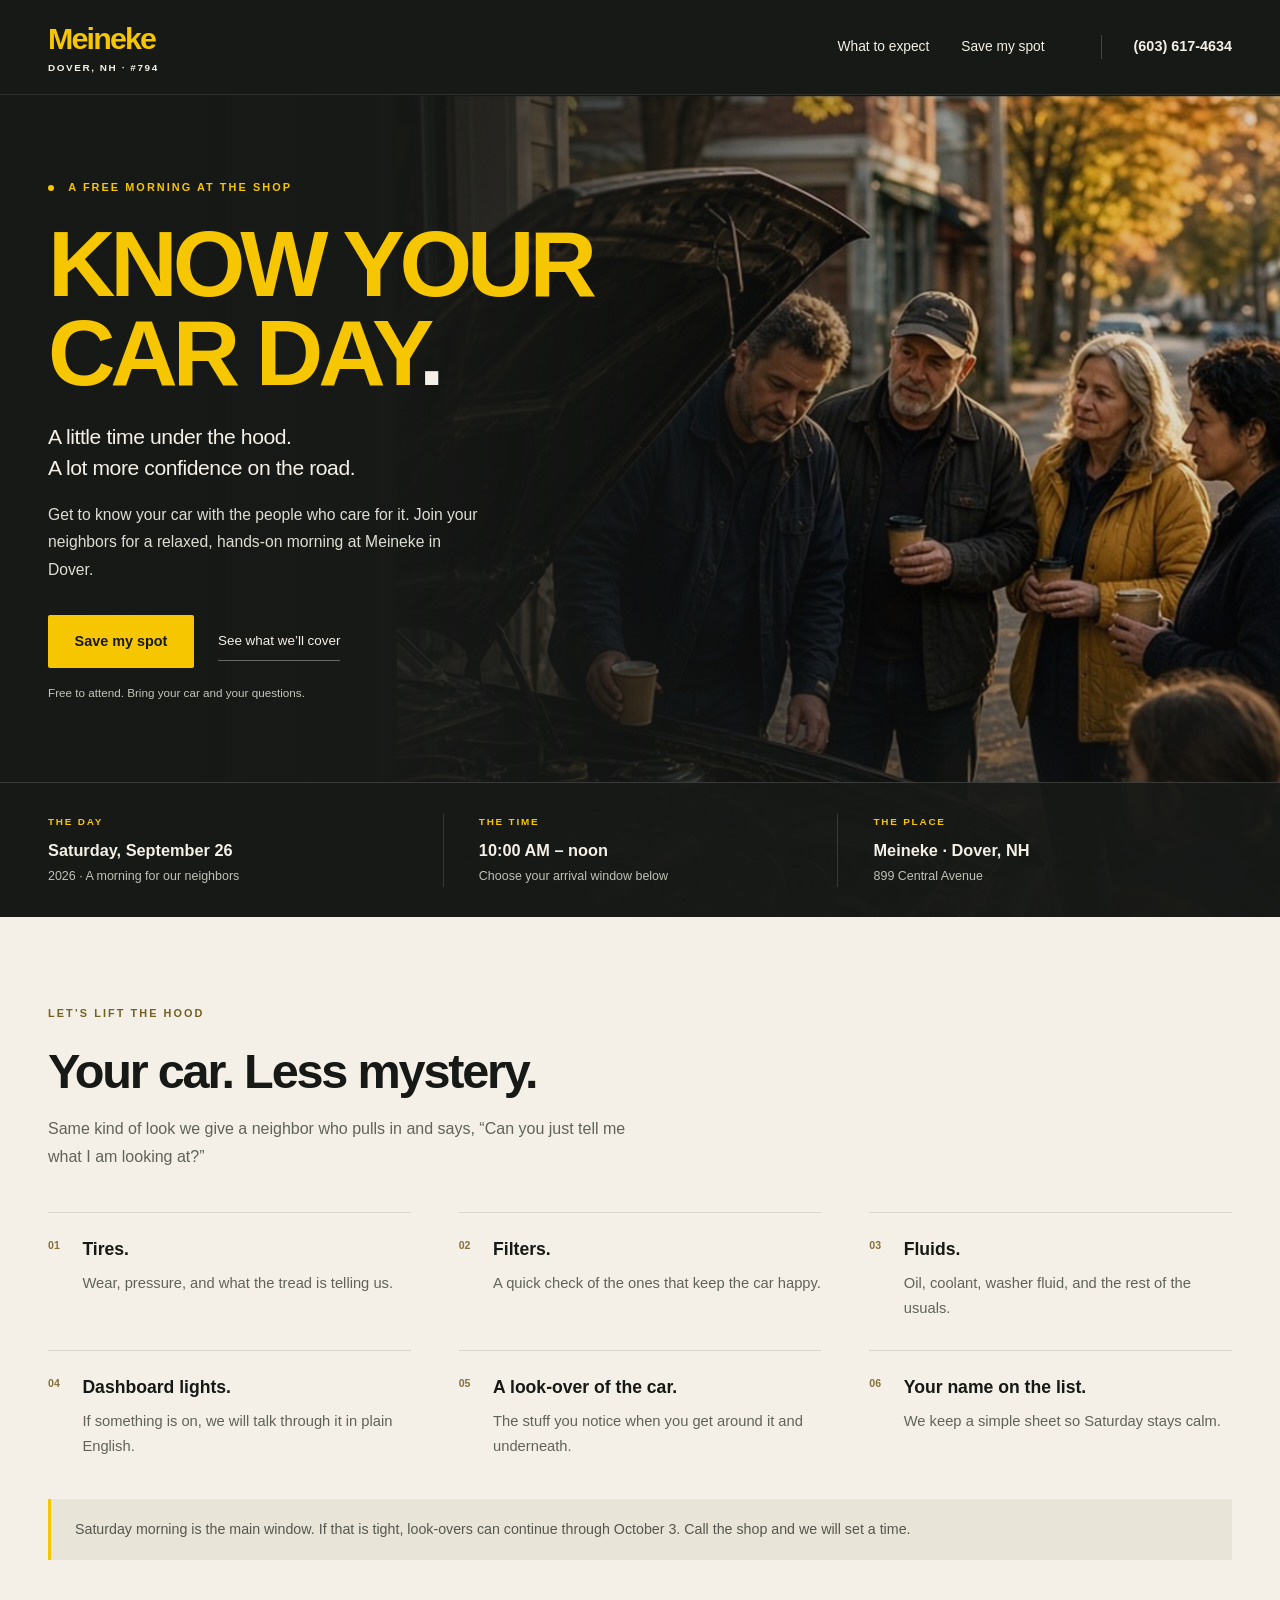
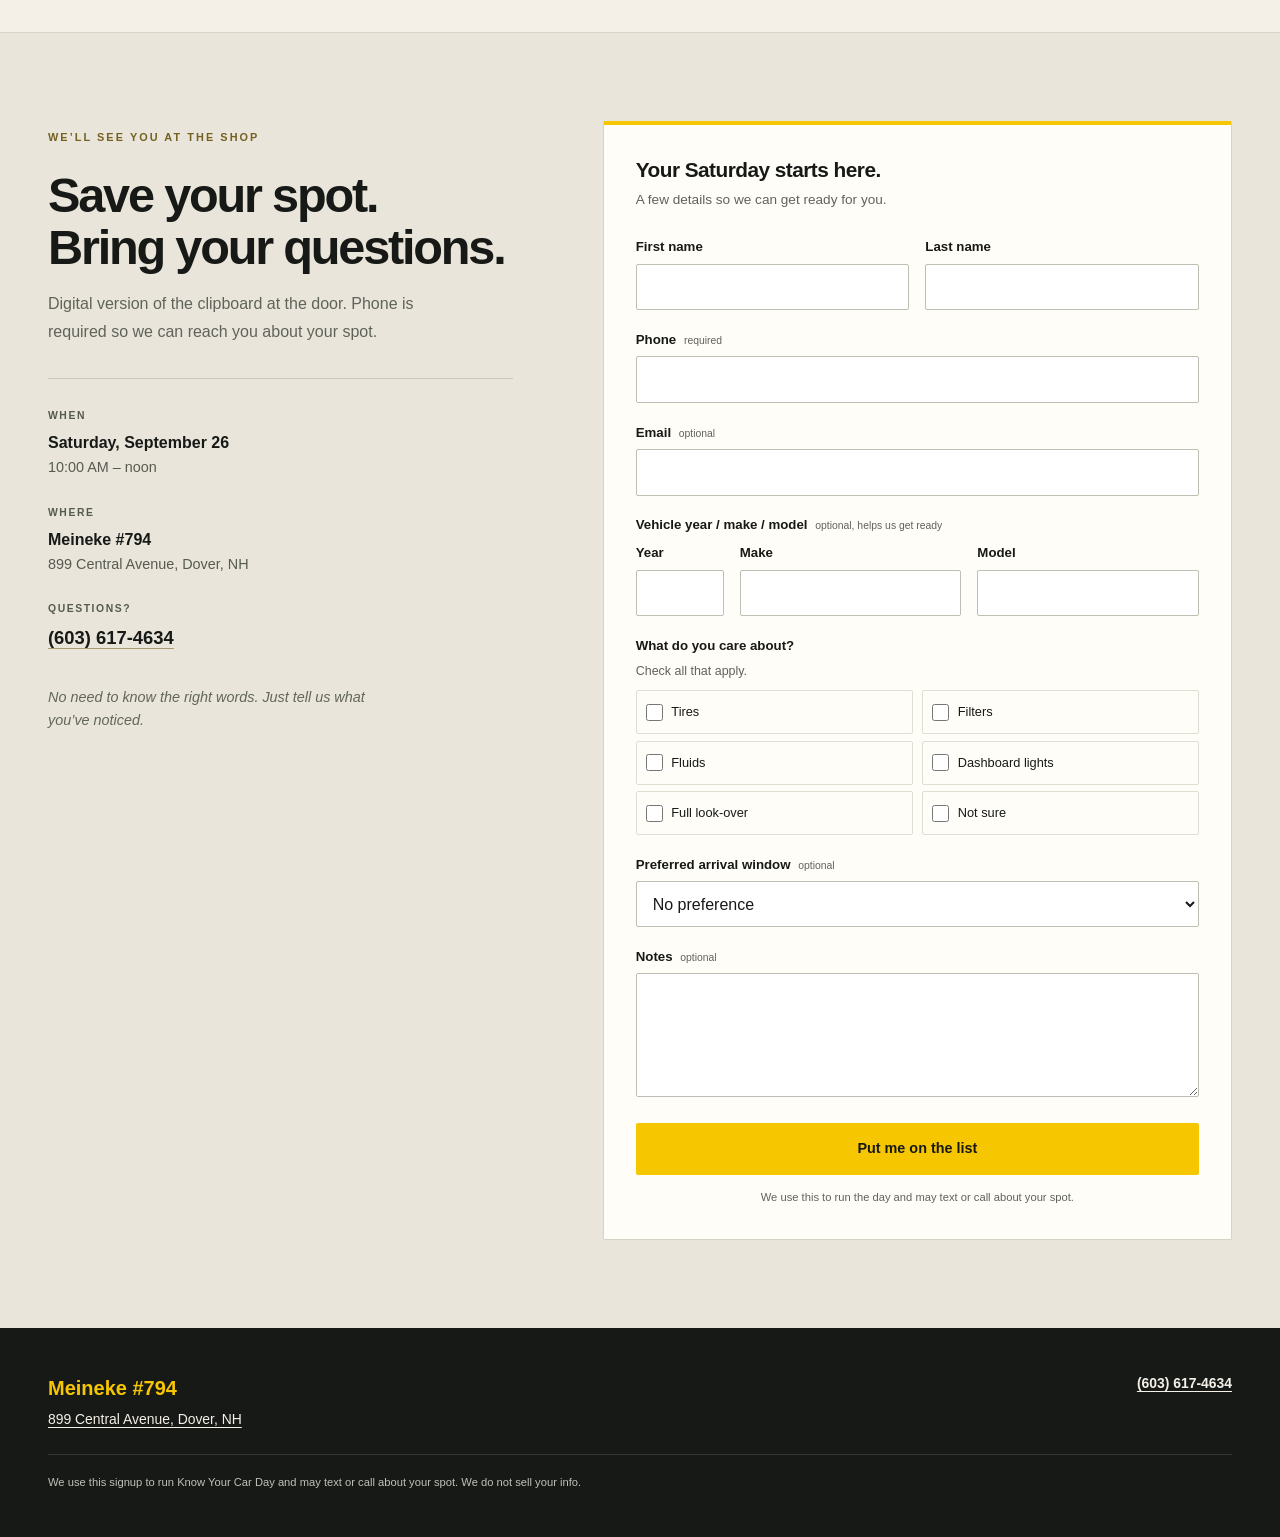
==== commit c323161b: "Remove decorative arrow icons from event links and signup button" ====
--- a/index.html
+++ b/index.html
@@ -44,8 +44,8 @@
           <p class="hero-intro">A little time under the hood.<br />A lot more confidence on the road.</p>
           <p class="lede">Get to know your car with the people who care for it. Join your neighbors for a relaxed, hands-on morning at Meineke in Dover.</p>
           <div class="hero-actions">
-            <a class="btn btn-primary" href="#signup">Save my spot <span aria-hidden="true">↗</span></a>
-            <a class="text-link" href="#expect">See what we’ll cover <span aria-hidden="true">↓</span></a>
+            <a class="btn btn-primary" href="#signup">Save my spot</a>
+            <a class="text-link" href="#expect">See what we’ll cover</a>
           </div>
           <p class="hero-note">Free to attend. Bring your car and your questions.</p>
         </div>
@@ -53,7 +53,7 @@
           <div class="wrap event-details-inner">
             <div><span class="detail-label">The day</span><strong>Saturday, September 26</strong><span>2026 · A morning for our neighbors</span></div>
             <div><span class="detail-label">The time</span><strong>10:00 AM – noon</strong><span>Choose your arrival window below</span></div>
-            <div><span class="detail-label">The place</span><strong>Meineke · Dover, NH</strong><a href="https://maps.google.com/?q=899+Central+Avenue+Dover+NH">899 Central Avenue <span aria-hidden="true">↗</span></a></div>
+            <div><span class="detail-label">The place</span><strong>Meineke · Dover, NH</strong><a href="https://maps.google.com/?q=899+Central+Avenue+Dover+NH">899 Central Avenue</a></div>
           </div>
         </div>
       </section>
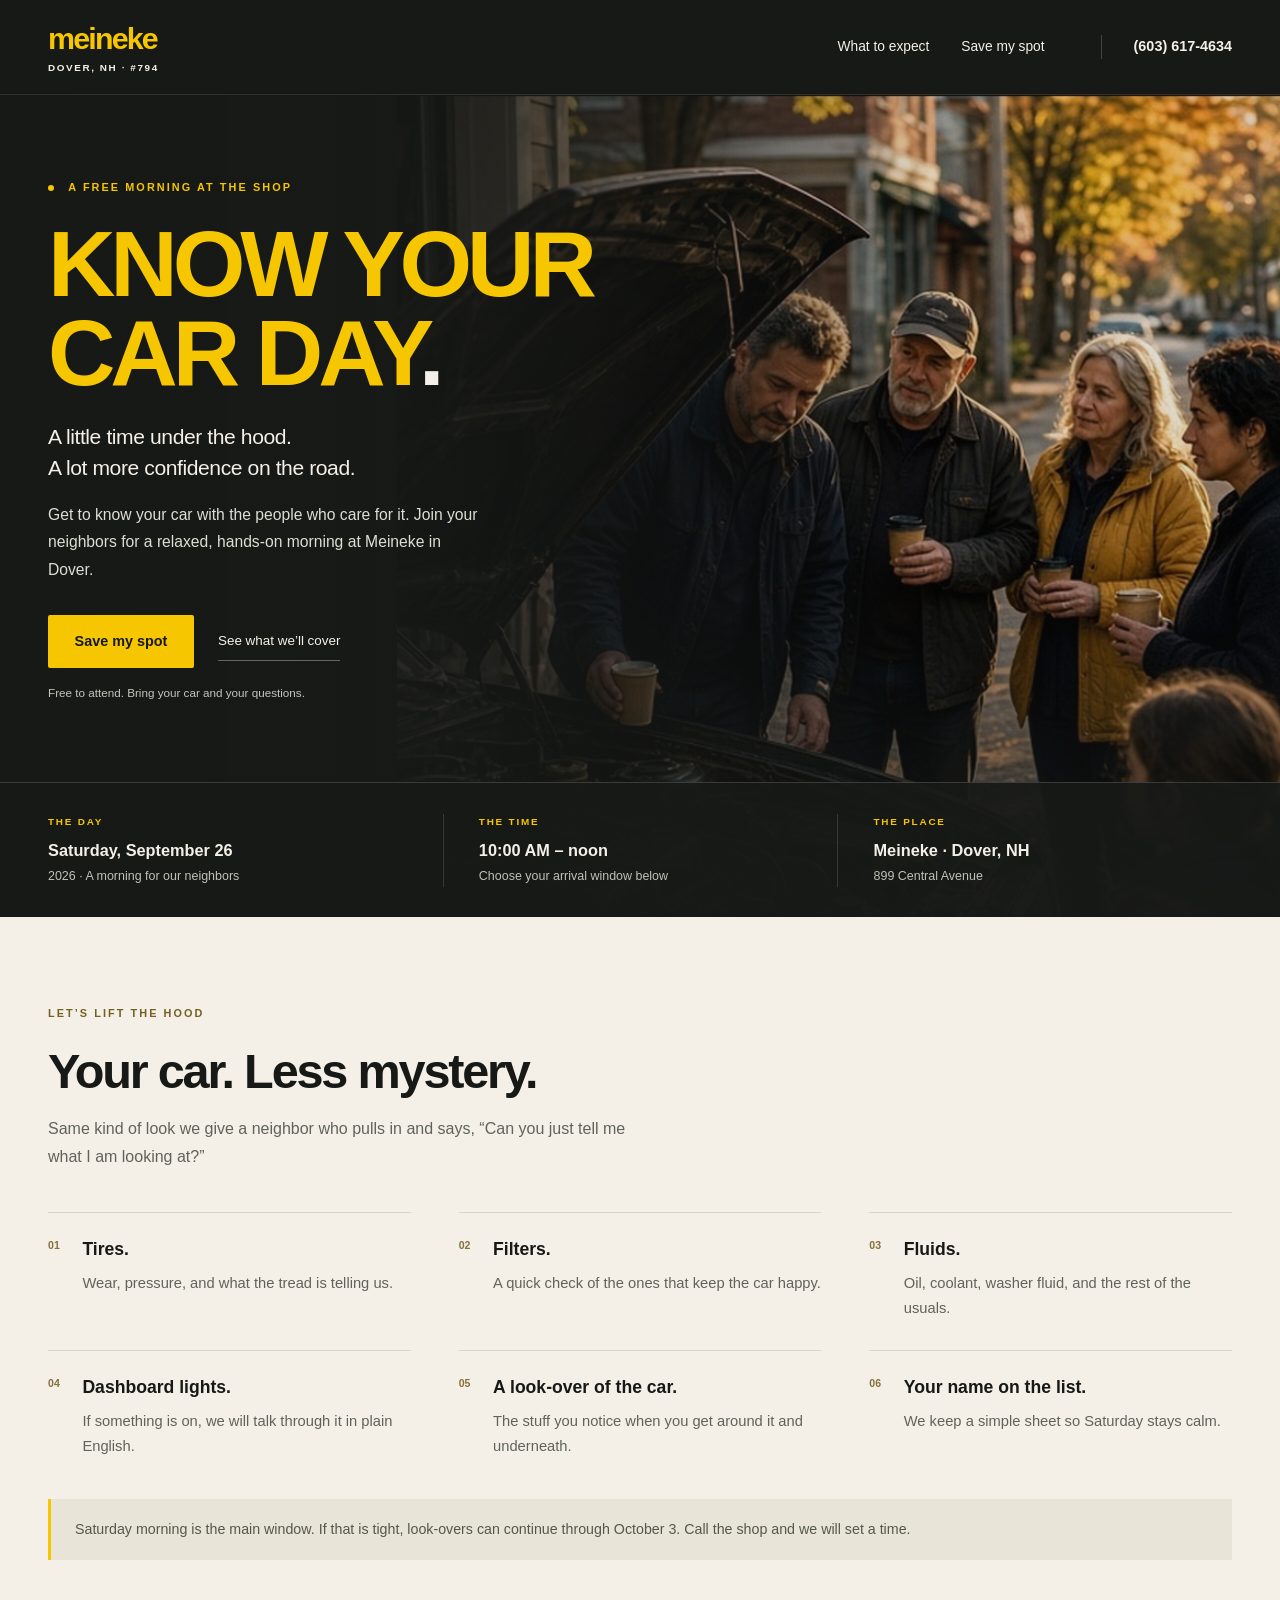
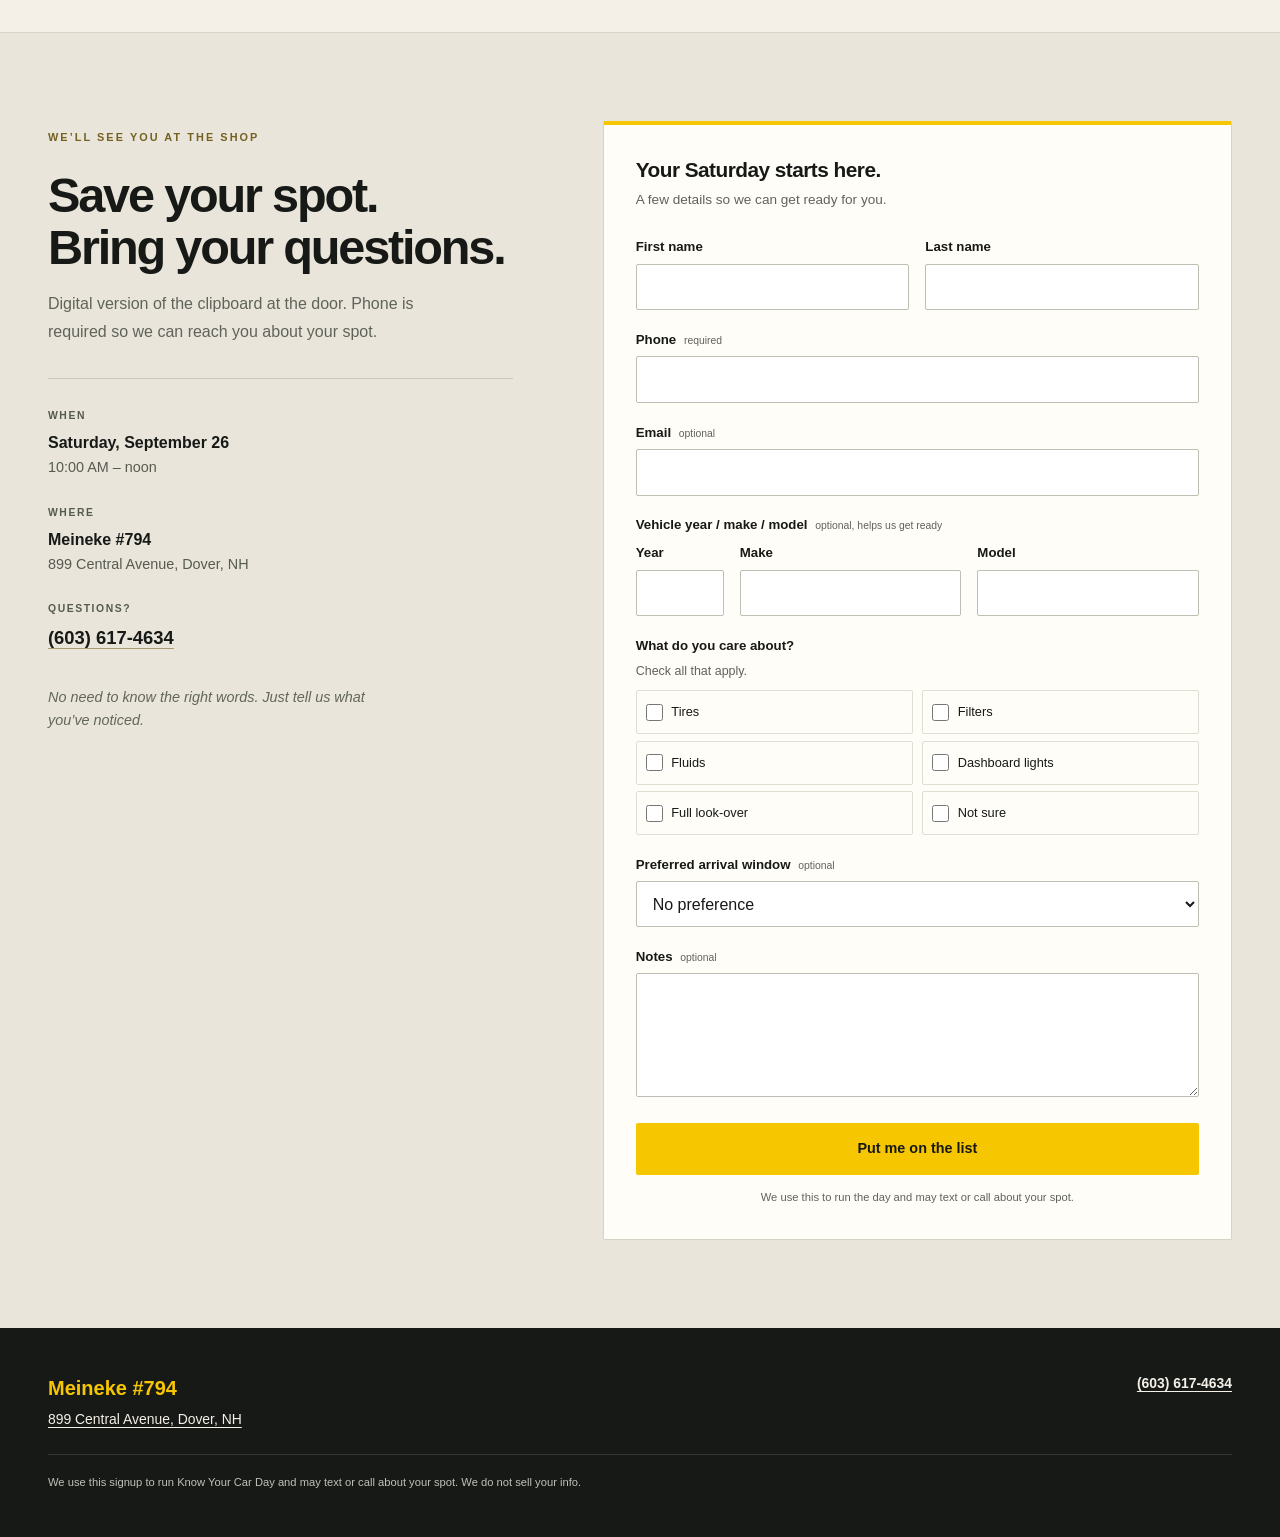
==== commit d685b7c3: "Use lowercase meineke in Arial Black for the header logo" ====
--- a/index.html
+++ b/index.html
@@ -23,7 +23,7 @@
 
     <header class="masthead">
       <div class="wrap masthead-inner">
-        <a class="shop-mark" href="index.html"><span>Meineke</span><small>Dover, NH · #794</small></a>
+        <a class="shop-mark" href="index.html"><span>meineke</span><small>Dover, NH · #794</small></a>
         <nav class="site-nav" aria-label="Main navigation"><a href="#expect">What to expect</a><a href="#signup">Save my spot</a></nav>
         <p class="masthead-phone">
           <a href="tel:+16036174634">(603) 617-4634</a>
--- a/styles.css
+++ b/styles.css
@@ -21,7 +21,7 @@
 .masthead { background: var(--ink); color: var(--paper); border-bottom: 1px solid #ffffff19; }
 .masthead-inner { display: flex; align-items: center; justify-content: space-between; gap: 2rem; min-height: 94px; }
 .shop-mark { display: flex; flex-direction: column; text-decoration: none; line-height: 1.15; }
-.shop-mark > span { color: var(--yellow); font-size: 1.9rem; font-weight: 900; letter-spacing: -.06em; }
+.shop-mark > span { color: var(--yellow); font-family: "Arial Black", Arial, sans-serif; font-size: 1.9rem; font-weight: 900; letter-spacing: -.06em; }
 .shop-mark small { margin-top: .4rem; font-size: .62rem; font-weight: 700; letter-spacing: .16em; text-transform: uppercase; }
 .site-nav { display: flex; gap: 2rem; margin-left: auto; font-size: .86rem; }
 .site-nav a, .masthead-phone a { text-decoration: none; }
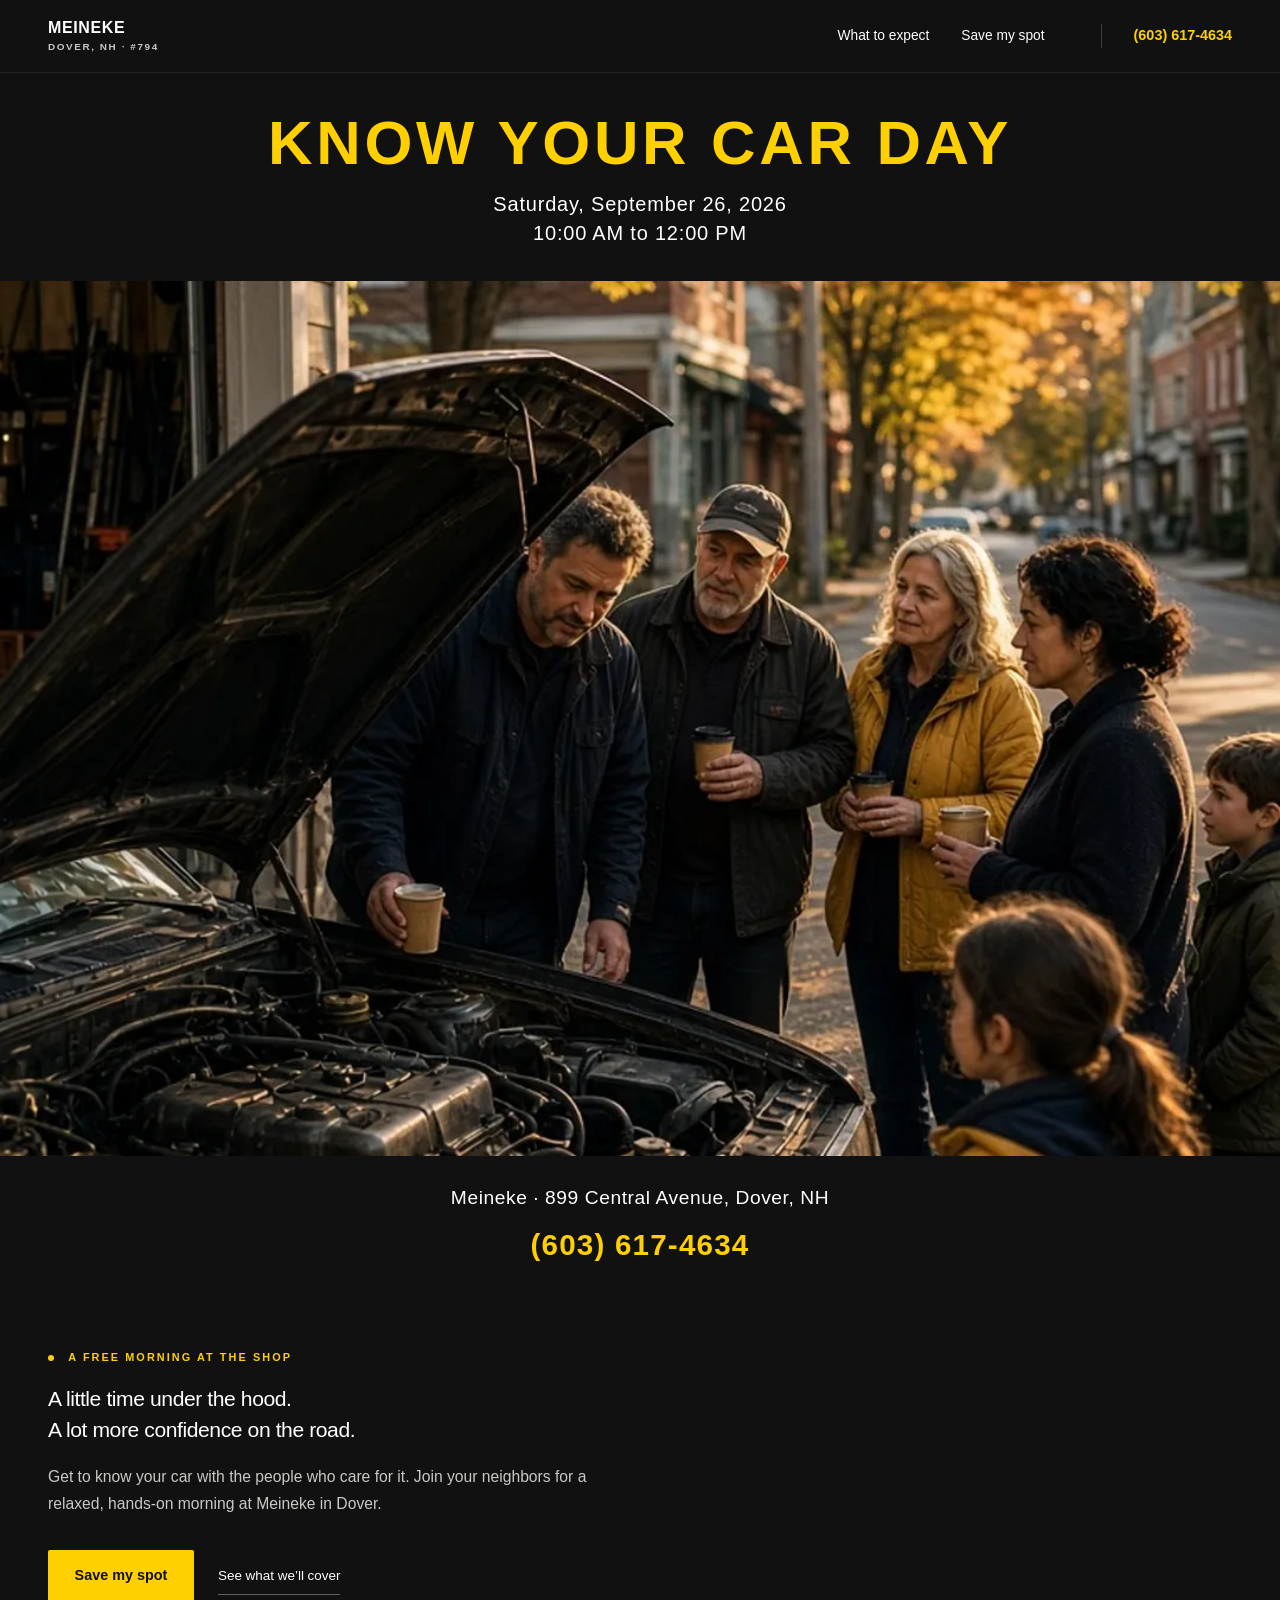
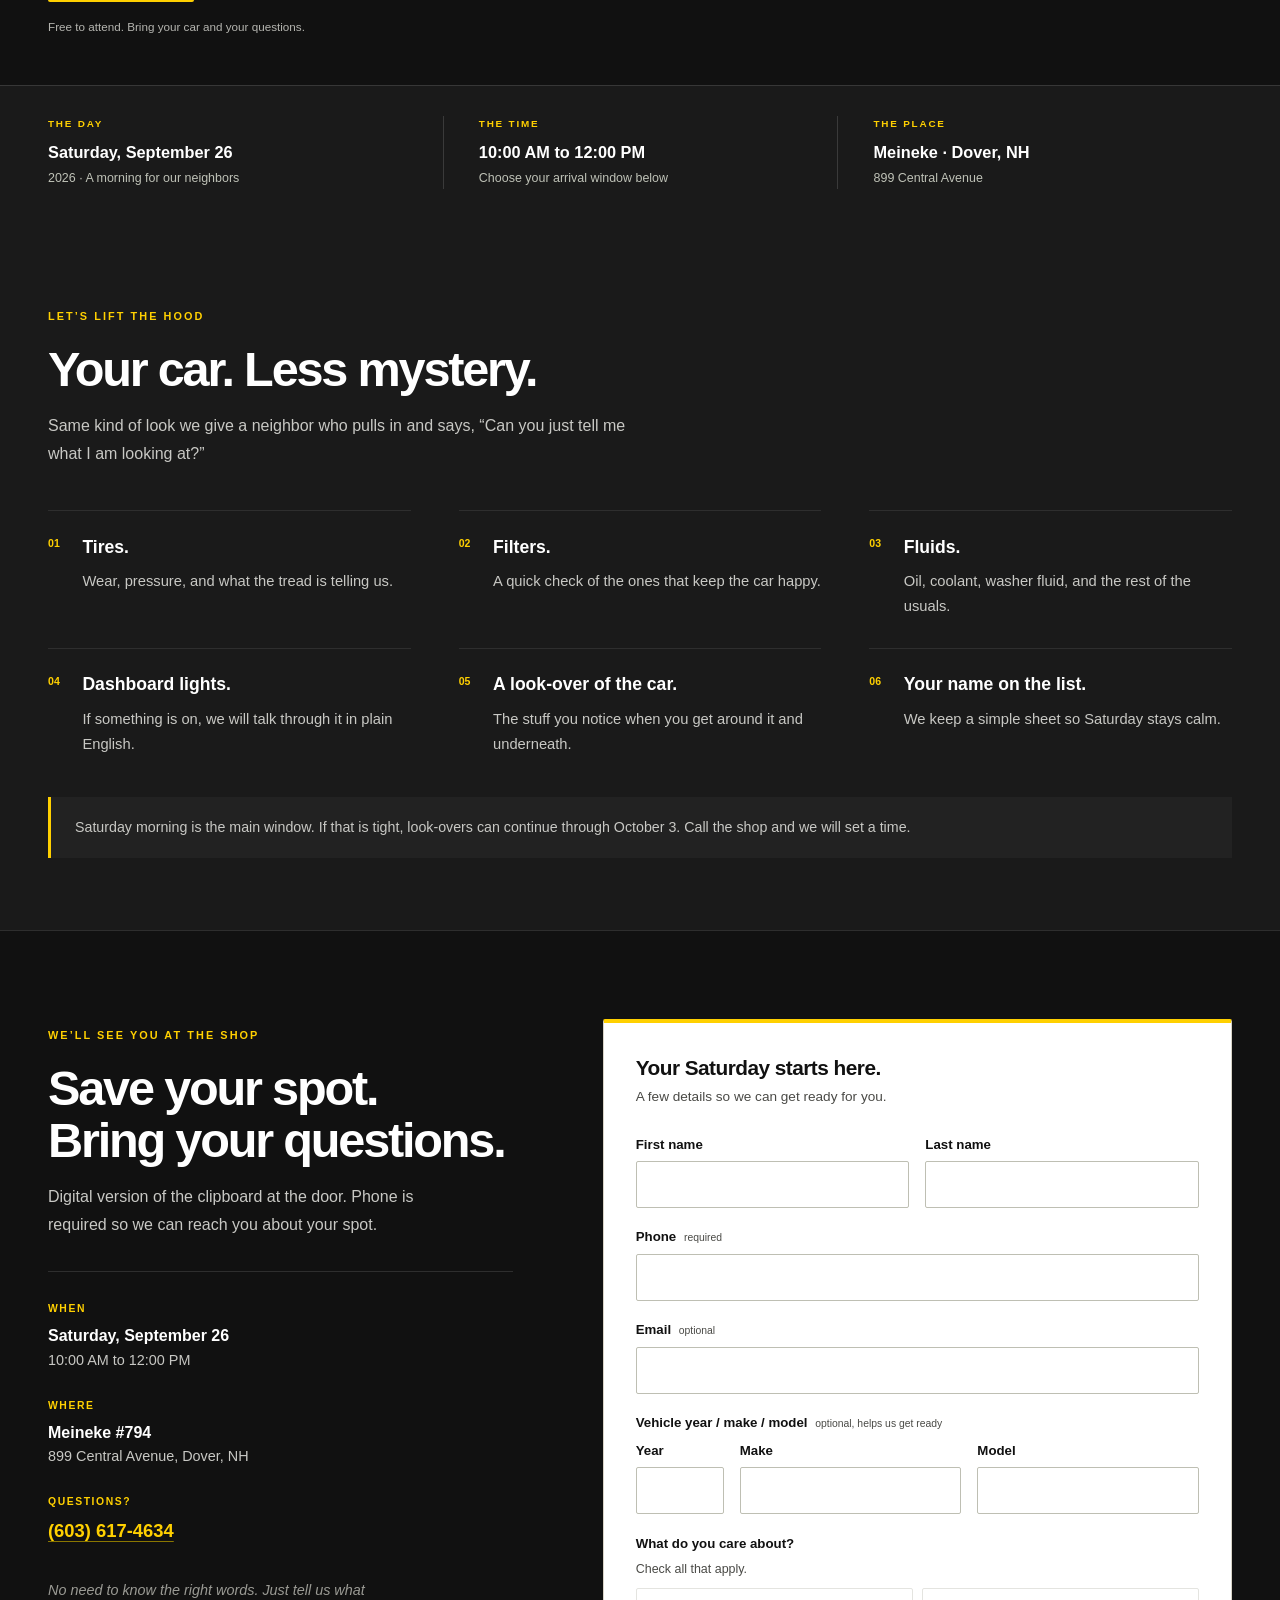
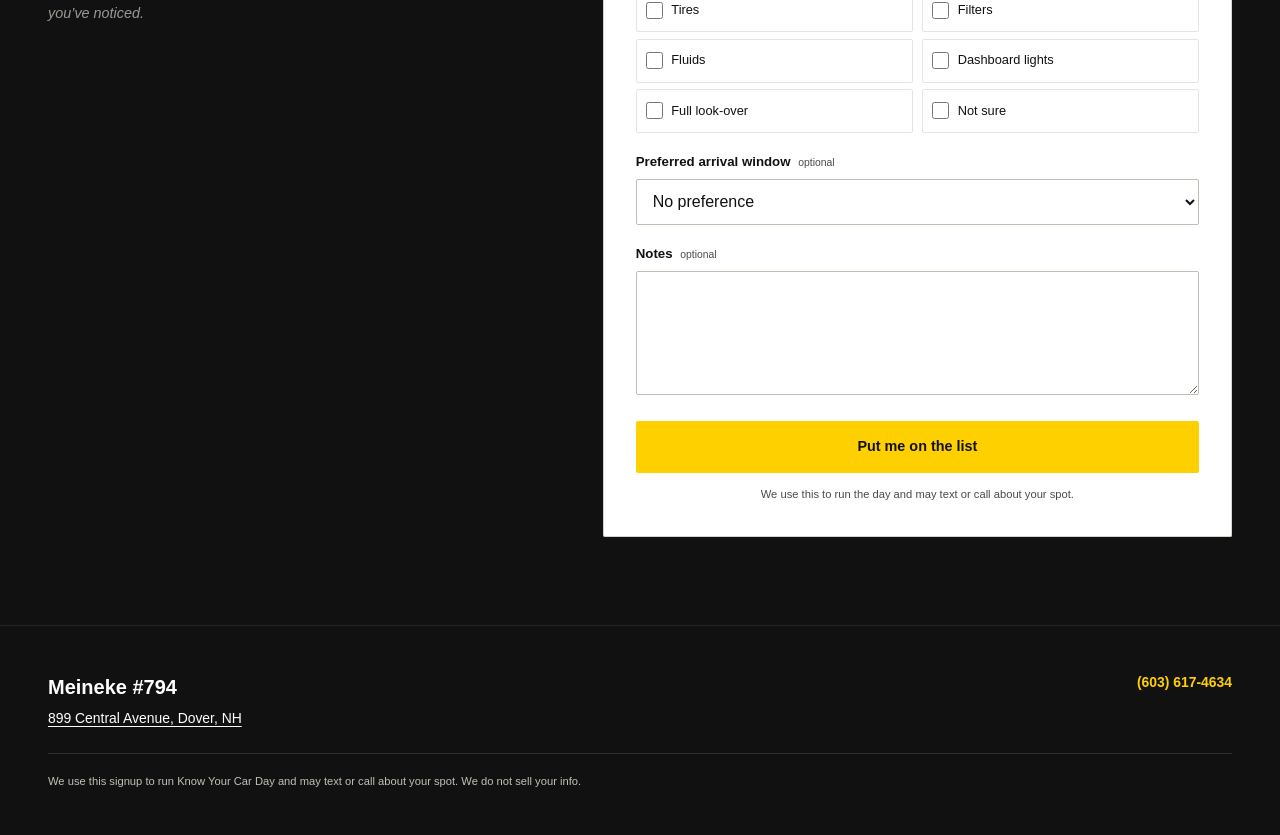
==== commit 5c07af33: "Restyle landing page to the charcoal and yellow flyer Crop the letterboxed flyer into a compressed s" ====
--- a/index.html
+++ b/index.html
@@ -8,13 +8,14 @@
       name="description"
       content="Saturday, September 26, 2026, 10:00 AM to 12:00 PM at Meineke #794, 899 Central Avenue, Dover, NH. Free neighbor day for tires, filters, fluids, dashboard lights, and a look-over. Save your spot."
     />
-    <meta name="theme-color" content="#171917" />
+    <meta name="theme-color" content="#111111" />
     <meta property="og:title" content="Know Your Car Day | Meineke #794 Dover NH" />
     <meta
       property="og:description"
       content="Saturday, September 26, 2026, 10:00 AM to 12:00 PM. Free neighbor day at the shop. Save your spot."
     />
     <meta property="og:type" content="website" />
+    <meta property="og:image" content="assets/shop-day.jpg" />
     <link rel="icon" href="favicon.svg" type="image/svg+xml" />
     <link rel="stylesheet" href="styles.css" />
   </head>
@@ -23,8 +24,12 @@
 
     <header class="masthead">
       <div class="wrap masthead-inner">
-        <a class="shop-mark" href="index.html"><span>meineke</span><small>Dover, NH · #794</small></a>
-        <nav class="site-nav" aria-label="Main navigation"><a href="#expect">What to expect</a><a href="#signup">Save my spot</a></nav>
+        <a class="shop-mark" href="index.html"
+          ><span>Meineke</span><small>Dover, NH · #794</small></a
+        >
+        <nav class="site-nav" aria-label="Main navigation">
+          <a href="#expect">What to expect</a><a href="#signup">Save my spot</a>
+        </nav>
         <p class="masthead-phone">
           <a href="tel:+16036174634">(603) 617-4634</a>
         </p>
@@ -33,27 +38,78 @@
 
     <main>
       <section class="hero" aria-labelledby="event-name">
-        <div class="hero-visual" aria-hidden="true">
-          <svg viewBox="0 170 1080 750" preserveAspectRatio="xMidYMid slice" focusable="false">
-            <image href="assets/shop-day.jpg" width="1080" height="1080" />
-          </svg>
-        </div>
+        <div class="flyer-head">
+          <div class="wrap flyer-head-inner">
+            <h1 id="event-name">Know Your Car Day</h1>
+            <p class="hero-date">
+              Saturday, September 26, 2026<br />
+              10:00 AM to 12:00 PM
+            </p>
+          </div>
+        </div>
+
+        <figure class="flyer-photo">
+          <picture>
+            <source srcset="assets/shop-day.webp" type="image/webp" />
+            <img
+              src="assets/shop-day.jpg"
+              width="1080"
+              height="738"
+              alt="Neighbors gathered around an open car hood on a small-town street, coffee cups in hand."
+            />
+          </picture>
+        </figure>
+
+        <div class="flyer-band">
+          <div class="wrap flyer-band-inner">
+            <p class="flyer-shop">Meineke · 899 Central Avenue, Dover, NH</p>
+            <p class="flyer-phone">
+              <a href="tel:+16036174634">(603) 617-4634</a>
+            </p>
+          </div>
+        </div>
+
         <div class="wrap hero-inner">
-          <p class="eyebrow"><span class="status-dot" aria-hidden="true"></span> A free morning at the shop</p>
-          <h1 id="event-name">Know your<br />car day<span class="title-dot">.</span></h1>
-          <p class="hero-intro">A little time under the hood.<br />A lot more confidence on the road.</p>
-          <p class="lede">Get to know your car with the people who care for it. Join your neighbors for a relaxed, hands-on morning at Meineke in Dover.</p>
+          <p class="eyebrow">
+            <span class="status-dot" aria-hidden="true"></span> A free morning
+            at the shop
+          </p>
+          <p class="hero-intro">
+            A little time under the hood.<br />A lot more confidence on the
+            road.
+          </p>
+          <p class="lede">
+            Get to know your car with the people who care for it. Join your
+            neighbors for a relaxed, hands-on morning at Meineke in Dover.
+          </p>
           <div class="hero-actions">
             <a class="btn btn-primary" href="#signup">Save my spot</a>
             <a class="text-link" href="#expect">See what we’ll cover</a>
           </div>
-          <p class="hero-note">Free to attend. Bring your car and your questions.</p>
-        </div>
+          <p class="hero-note">
+            Free to attend. Bring your car and your questions.
+          </p>
+        </div>
+
         <div class="event-details">
           <div class="wrap event-details-inner">
-            <div><span class="detail-label">The day</span><strong>Saturday, September 26</strong><span>2026 · A morning for our neighbors</span></div>
-            <div><span class="detail-label">The time</span><strong>10:00 AM – noon</strong><span>Choose your arrival window below</span></div>
-            <div><span class="detail-label">The place</span><strong>Meineke · Dover, NH</strong><a href="https://maps.google.com/?q=899+Central+Avenue+Dover+NH">899 Central Avenue</a></div>
+            <div>
+              <span class="detail-label">The day</span
+              ><strong>Saturday, September 26</strong
+              ><span>2026 · A morning for our neighbors</span>
+            </div>
+            <div>
+              <span class="detail-label">The time</span
+              ><strong>10:00 AM to 12:00 PM</strong
+              ><span>Choose your arrival window below</span>
+            </div>
+            <div>
+              <span class="detail-label">The place</span
+              ><strong>Meineke · Dover, NH</strong
+              ><a href="https://maps.google.com/?q=899+Central+Avenue+Dover+NH"
+                >899 Central Avenue</a
+              >
+            </div>
           </div>
         </div>
       </section>
@@ -68,24 +124,24 @@
           </p>
           <ul class="expect-list">
             <li>
-              <strong>Tires.</strong> Wear, pressure, and what the tread is telling
-              us.
-            </li>
-            <li>
-              <strong>Filters.</strong> A quick check of the ones that keep the car
-              happy.
-            </li>
-            <li>
-              <strong>Fluids.</strong> Oil, coolant, washer fluid, and the rest of
-              the usuals.
-            </li>
-            <li>
-              <strong>Dashboard lights.</strong> If something is on, we will talk
-              through it in plain English.
-            </li>
-            <li>
-              <strong>A look-over of the car.</strong> The stuff you notice when you
-              get around it and underneath.
+              <strong>Tires.</strong> Wear, pressure, and what the tread is
+              telling us.
+            </li>
+            <li>
+              <strong>Filters.</strong> A quick check of the ones that keep the
+              car happy.
+            </li>
+            <li>
+              <strong>Fluids.</strong> Oil, coolant, washer fluid, and the rest
+              of the usuals.
+            </li>
+            <li>
+              <strong>Dashboard lights.</strong> If something is on, we will
+              talk through it in plain English.
+            </li>
+            <li>
+              <strong>A look-over of the car.</strong> The stuff you notice when
+              you get around it and underneath.
             </li>
             <li>
               <strong>Your name on the list.</strong> We keep a simple sheet so
@@ -93,8 +149,9 @@
             </li>
           </ul>
           <p class="soft-note">
-            Saturday morning is the main window. If that is tight, look-overs can
-            continue through October 3. Call the shop and we will set a time.
+            Saturday morning is the main window. If that is tight, look-overs
+            can continue through October 3. Call the shop and we will set a
+            time.
           </p>
         </div>
       </section>
@@ -102,19 +159,30 @@
       <section class="signup" id="signup" aria-labelledby="signup-heading">
         <div class="wrap signup-wrap">
           <div class="signup-intro">
-          <p class="eyebrow">We’ll see you at the shop</p>
-          <h2 id="signup-heading">Save your spot.<br />Bring your questions.</h2>
-          <p class="section-lead">
-            Digital version of the clipboard at the door. Phone is required so we
-            can reach you about your spot.
-          </p>
-
-          <div class="signup-summary">
-            <p><span>When</span><strong>Saturday, September 26</strong>10:00 AM – noon</p>
-            <p><span>Where</span><strong>Meineke #794</strong>899 Central Avenue, Dover, NH</p>
-            <p><span>Questions?</span><a href="tel:+16036174634">(603) 617-4634</a></p>
-          </div>
-          <p class="signup-reassurance">No need to know the right words. Just tell us what you’ve noticed.</p>
+            <p class="eyebrow">We’ll see you at the shop</p>
+            <h2 id="signup-heading">Save your spot.<br />Bring your questions.</h2>
+            <p class="section-lead">
+              Digital version of the clipboard at the door. Phone is required so
+              we can reach you about your spot.
+            </p>
+
+            <div class="signup-summary">
+              <p>
+                <span>When</span><strong>Saturday, September 26</strong>10:00 AM
+                to 12:00 PM
+              </p>
+              <p>
+                <span>Where</span><strong>Meineke #794</strong>899 Central
+                Avenue, Dover, NH
+              </p>
+              <p>
+                <span>Questions?</span
+                ><a href="tel:+16036174634">(603) 617-4634</a>
+              </p>
+            </div>
+            <p class="signup-reassurance">
+              No need to know the right words. Just tell us what you’ve noticed.
+            </p>
           </div>
 
           <form
@@ -125,7 +193,10 @@
             data-netlify="true"
             netlify-honeypot="bot-field"
           >
-            <div class="form-heading"><h3>Your Saturday starts here.</h3><p>A few details so we can get ready for you.</p></div>
+            <div class="form-heading">
+              <h3>Your Saturday starts here.</h3>
+              <p>A few details so we can get ready for you.</p>
+            </div>
             <input type="hidden" name="form-name" value="know-your-car-day" />
             <input type="hidden" name="subject" value="Know Your Car Day signup" />
 
--- a/styles.css
+++ b/styles.css
@@ -1,173 +1,992 @@
 :root {
-  --ink: #171917;
-  --ink-soft: #222520;
-  --paper: #f4f0e7;
-  --card: #fffdf8;
-  --yellow: #f6c600;
-  --muted: #60635a;
-  --line: #d9d5ca;
+  --charcoal: #111111;
+  --charcoal-soft: #1a1a1a;
+  --charcoal-lift: #222222;
+  --yellow: #ffd000;
+  --yellow-hover: #f5c400;
+  --paper: #ffffff;
+  --ink: #111111;
+  --muted: #c8c8c4;
+  --muted-ink: #4a4a46;
+  --line: #2e2e2e;
+  --line-soft: #e4e4e0;
   --focus: #176b96;
-}
-*, *::before, *::after { box-sizing: border-box; }
-html { scroll-behavior: smooth; scroll-padding-top: 1.5rem; }
-body { margin: 0; background: var(--paper); color: var(--ink); font-family: Arial, Helvetica, sans-serif; font-size: 1rem; line-height: 1.6; -webkit-font-smoothing: antialiased; }
-a { color: inherit; text-underline-offset: .22em; }
-a:hover { text-decoration-thickness: 2px; }
-:focus-visible { outline: 3px solid var(--focus); outline-offset: 5px; }
-.hero :focus-visible, .masthead :focus-visible, .site-footer :focus-visible, .thanks :focus-visible { outline-color: var(--yellow); }
-.wrap { width: min(100% - 6rem, 76rem); margin-inline: auto; }
-.skip-link { position: absolute; left: 1rem; top: 1rem; z-index: 10; padding: .7rem 1rem; background: var(--yellow); color: var(--ink); transform: translateY(-200%); }
-.skip-link:focus { transform: none; }
-.masthead { background: var(--ink); color: var(--paper); border-bottom: 1px solid #ffffff19; }
-.masthead-inner { display: flex; align-items: center; justify-content: space-between; gap: 2rem; min-height: 94px; }
-.shop-mark { display: flex; flex-direction: column; text-decoration: none; line-height: 1.15; }
-.shop-mark > span { color: var(--yellow); font-family: "Arial Black", Arial, sans-serif; font-size: 1.9rem; font-weight: 900; letter-spacing: -.06em; }
-.shop-mark small { margin-top: .4rem; font-size: .62rem; font-weight: 700; letter-spacing: .16em; text-transform: uppercase; }
-.site-nav { display: flex; gap: 2rem; margin-left: auto; font-size: .86rem; }
-.site-nav a, .masthead-phone a { text-decoration: none; }
-.site-nav a:hover, .masthead-phone a:hover { color: var(--yellow); }
-.masthead-phone { margin: 0 0 0 1.5rem; padding-left: 2rem; border-left: 1px solid #ffffff30; font-size: .9rem; font-weight: 700; }
-.hero, .thanks { position: relative; isolation: isolate; overflow: hidden; background: var(--ink); color: var(--paper); }
-.hero-visual { position: absolute; z-index: -2; inset: 0 0 0 31%; }
-.hero-visual svg { display: block; width: 100%; height: 100%; }
-.hero::before, .thanks::before { content: ''; position: absolute; z-index: -1; inset: 0; background: linear-gradient(90deg, #171917 5%, #171917f5 28%, #171917b8 44%, #17191722 73%), linear-gradient(0deg, #171917bb, transparent 40%); }
-.hero-inner { position: relative; padding-top: 5.25rem; padding-bottom: 5rem; }
-.eyebrow { margin: 0 0 1.4rem; font-size: .68rem; font-weight: 700; letter-spacing: .19em; text-transform: uppercase; }
-.hero .eyebrow, .thanks .eyebrow { color: var(--yellow); }
-.status-dot { display: inline-block; width: 6px; height: 6px; margin-right: .6rem; border-radius: 50%; background: currentColor; vertical-align: middle; }
-h1, h2, h3, p { margin-top: 0; }
-h1 { margin-bottom: 1.5rem; font-size: clamp(4rem, 7.3vw, 6.6rem); font-weight: 900; line-height: .96; letter-spacing: -.055em; text-transform: uppercase; color: var(--yellow); }
-.title-dot { color: var(--paper); }
-.hero-intro { margin-bottom: 1.1rem; font-size: clamp(1.15rem, 1.65vw, 1.5rem); line-height: 1.45; letter-spacing: -.02em; }
-.lede { max-width: 27rem; color: #deded4; line-height: 1.75; font-size: .98rem; }
-.hero-actions { display: flex; flex-wrap: wrap; align-items: center; gap: 1.5rem; margin: 2rem 0 0; }
-.btn { display: inline-flex; align-items: center; justify-content: center; gap: 1.75rem; min-height: 52px; padding: .85rem 1.6rem; border: 1px solid transparent; border-radius: 2px; font: inherit; font-size: .9rem; font-weight: 700; text-decoration: none; cursor: pointer; transition: background-color .15s, color .15s; }
-.btn-primary { background: var(--yellow); color: var(--ink); }
-.btn-primary:hover { background: #ffda42; }
-.btn-primary span { font-size: 1.15rem; }
-.text-link { color: var(--paper); font-size: .84rem; text-decoration: none; border-bottom: 1px solid #ffffff55; padding-block: .5rem; }
-.text-link span { margin-left: .5rem; }
-.hero-note { margin: 1rem 0 0; font-size: .73rem; color: #c3c6ba; }
-.event-details { background: #171917eb; border-top: 1px solid #ffffff25; }
-.event-details-inner { display: grid; grid-template-columns: repeat(3, 1fr); padding-block: 1.9rem; }
-.event-details-inner > div { display: flex; flex-direction: column; padding-left: 2.2rem; border-left: 1px solid #ffffff24; }
-.event-details-inner > div:first-child { padding-left: 0; border-left: 0; }
-.detail-label { margin-bottom: .45rem; color: var(--yellow); font-size: .62rem; font-weight: 700; letter-spacing: .18em; text-transform: uppercase; }
-.event-details strong { font-size: 1.02rem; }
-.event-details strong + span, .event-details a { margin-top: .25rem; color: #bfc2b7; font-size: .78rem; }
-.event-details a { width: fit-content; text-decoration: none; }
-.event-details a:hover { color: var(--yellow); }
-.expect { padding: 5.5rem 0 4.5rem; background: var(--paper); }
-.expect .eyebrow, .signup .eyebrow { color: #746021; }
-h2 { margin-bottom: 1.1rem; font-size: clamp(2.25rem, 3.8vw, 3.4rem); line-height: 1.07; font-weight: 700; letter-spacing: -.045em; }
-.section-lead { max-width: 37rem; margin-bottom: 2.6rem; color: var(--muted); line-height: 1.75; }
-.expect-list { display: grid; grid-template-columns: repeat(3, 1fr); column-gap: 3rem; row-gap: 1.8rem; padding: 0; margin: 0; list-style: none; counter-reset: topic; }
-.expect-list li { counter-increment: topic; position: relative; padding: 1.35rem 0 0 2.15rem; border-top: 1px solid var(--line); color: var(--muted); font-size: .92rem; line-height: 1.7; }
-.expect-list li::before { content: '0' counter(topic); position: absolute; left: 0; top: 1.5rem; color: #86713b; font-size: .66rem; font-weight: 700; }
-.expect-list strong { display: block; margin-bottom: .4rem; color: var(--ink); font-size: 1.1rem; font-weight: 700; }
-.soft-note { margin: 2.5rem 0 0; padding: 1.2rem 1.5rem; border-left: 3px solid var(--yellow); background: #e9e4d8; color: #54574e; font-size: .89rem; }
-.signup { padding: 5.5rem 0; background: #e9e5da; border-top: 1px solid var(--line); }
-.signup-wrap { display: grid; grid-template-columns: .85fr 1.15fr; gap: clamp(3rem, 7vw, 7rem); align-items: start; }
-.signup-intro { padding-top: .5rem; }
-.signup-intro .section-lead { max-width: 24rem; margin-bottom: 2rem; }
-.signup-summary { padding-top: 1.8rem; border-top: 1px solid #ccc8bb; }
-.signup-summary p { margin-bottom: 1.6rem; font-size: .9rem; color: #565a50; }
-.signup-summary span { display: block; margin-bottom: .35rem; font-size: .65rem; font-weight: 700; letter-spacing: .15em; text-transform: uppercase; }
-.signup-summary strong { display: block; color: var(--ink); font-size: 1rem; }
-.signup-summary a { color: var(--ink); font-size: 1.15rem; font-weight: 700; text-decoration-color: #a79b72; }
-.signup-reassurance { max-width: 20rem; padding-top: .5rem; color: #63665a; font-size: .9rem; font-style: italic; }
-.rsvp-form { min-width: 0; padding: 2rem; background: var(--card); border: 1px solid #d8d3c7; border-top: 4px solid var(--yellow); border-radius: 2px; }
-.form-heading { margin-bottom: 1.6rem; }
-.form-heading h3 { margin-bottom: .35rem; font-size: 1.3rem; letter-spacing: -.025em; line-height: 1.25; }
-.form-heading p { margin-bottom: 0; color: var(--muted); font-size: .85rem; }
-.honeypot { position: absolute; left: -10000px; width: 1px; height: 1px; overflow: hidden; }
-.field, fieldset { min-width: 0; margin: 0 0 1.15rem; }
-.field-row { display: grid; grid-template-columns: 1fr 1fr; gap: 1rem; }
-.vehicle-row { grid-template-columns: 5.5rem 1fr 1fr; }
-.vehicle-row .field { margin-bottom: 0; }
-label, legend { display: block; margin-bottom: .4rem; font-size: .83rem; font-weight: 700; }
-legend { padding: 0; }
-fieldset { padding: 0; border: 0; }
-.hint { margin-bottom: .5rem; color: var(--muted); font-size: .78rem; }
-.req, .opt { display: inline-block; margin-left: .25rem; color: var(--muted); font-size: .65rem; font-weight: 400; }
-input[type='text'], input[type='tel'], input[type='email'], select, textarea { width: 100%; min-width: 0; min-height: 46px; padding: .6rem .75rem; border: 1px solid #bebfb3; border-radius: 2px; background: #fff; color: var(--ink); font: inherit; font-size: 1rem; }
-textarea { min-height: 100px; resize: vertical; }
-input:user-invalid, select:user-invalid, textarea:user-invalid { border-color: #a32424; }
-.checks { display: grid; grid-template-columns: 1fr 1fr; gap: .4rem .6rem; margin: 0; padding: 0; list-style: none; }
-.check { display: flex; align-items: center; gap: .55rem; min-height: 44px; margin: 0; padding: .5rem .55rem; border: 1px solid #deded3; border-radius: 2px; font-weight: 400; font-size: .8rem; cursor: pointer; }
-.check:hover { background: var(--paper); }
-.check:has(input:checked) { background: #fff7d4; border-color: #b89a31; }
-.check input { flex-shrink: 0; width: 17px; height: 17px; margin: 0; accent-color: #66551b; }
-.btn-block { width: 100%; }
-.form-foot { margin: .85rem 0 0; color: var(--muted); text-align: center; font-size: .7rem; line-height: 1.6; }
-.site-footer { padding: 2.8rem 0; background: var(--ink); color: var(--paper); }
-.site-footer .wrap { display: grid; grid-template-columns: 1fr auto; gap: .25rem 2rem; }
-.site-footer p { margin: 0; font-size: .87rem; }
-.site-footer .footer-shop { color: var(--yellow); font-size: 1.25rem; font-weight: 700; }
-.site-footer p:nth-child(2) { text-align: right; font-weight: 700; }
-.site-footer .privacy { grid-column: 1 / -1; margin-top: 1.2rem; padding-top: 1.2rem; border-top: 1px solid #ffffff20; font-size: .7rem; color: #bfc2b7; }
-.thanks { min-height: 650px; padding: 5rem 0; }
-.thanks-inner { position: relative; }
-.thanks h1 { font-size: clamp(3rem, 6vw, 5.5rem); }
-.thanks .lede { max-width: 32rem; }
-.thanks .soft-note { max-width: 32rem; background: #171917c9; color: var(--paper); }
-.btn-ghost { background: transparent; border-color: #ffffff65; color: var(--paper); }
-.btn-ghost:hover { background: var(--paper); color: var(--ink); }
-@media (min-width: 1500px) { .hero-inner { padding-block: 6.5rem; } }
+  --card: #ffffff;
+}
+
+*,
+*::before,
+*::after {
+  box-sizing: border-box;
+}
+
+html {
+  scroll-behavior: smooth;
+  scroll-padding-top: 1.5rem;
+}
+
+body {
+  margin: 0;
+  background: var(--charcoal);
+  color: var(--paper);
+  font-family: Arial, Helvetica, sans-serif;
+  font-size: 1rem;
+  line-height: 1.6;
+  -webkit-font-smoothing: antialiased;
+}
+
+a {
+  color: inherit;
+  text-underline-offset: 0.22em;
+}
+
+a:hover {
+  text-decoration-thickness: 2px;
+}
+
+:focus-visible {
+  outline: 3px solid var(--focus);
+  outline-offset: 5px;
+}
+
+.hero :focus-visible,
+.masthead :focus-visible,
+.site-footer :focus-visible,
+.thanks :focus-visible,
+.flyer-head :focus-visible,
+.flyer-band :focus-visible {
+  outline-color: var(--yellow);
+}
+
+.wrap {
+  width: min(100% - 6rem, 76rem);
+  margin-inline: auto;
+}
+
+.skip-link {
+  position: absolute;
+  left: 1rem;
+  top: 1rem;
+  z-index: 10;
+  padding: 0.7rem 1rem;
+  background: var(--yellow);
+  color: var(--ink);
+  transform: translateY(-200%);
+}
+
+.skip-link:focus {
+  transform: none;
+}
+
+.masthead {
+  background: var(--charcoal);
+  color: var(--paper);
+  border-bottom: 1px solid #ffffff14;
+}
+
+.masthead-inner {
+  display: flex;
+  align-items: center;
+  justify-content: space-between;
+  gap: 2rem;
+  min-height: 72px;
+}
+
+.shop-mark {
+  display: flex;
+  flex-direction: column;
+  text-decoration: none;
+  line-height: 1.15;
+}
+
+.shop-mark > span {
+  color: var(--paper);
+  font-size: 1rem;
+  font-weight: 700;
+  letter-spacing: 0.04em;
+  text-transform: uppercase;
+}
+
+.shop-mark small {
+  margin-top: 0.25rem;
+  font-size: 0.62rem;
+  font-weight: 700;
+  letter-spacing: 0.16em;
+  text-transform: uppercase;
+  color: var(--muted);
+}
+
+.site-nav {
+  display: flex;
+  gap: 2rem;
+  margin-left: auto;
+  font-size: 0.86rem;
+}
+
+.site-nav a,
+.masthead-phone a {
+  text-decoration: none;
+}
+
+.site-nav a:hover,
+.masthead-phone a:hover {
+  color: var(--yellow);
+}
+
+.masthead-phone {
+  margin: 0 0 0 1.5rem;
+  padding-left: 2rem;
+  border-left: 1px solid #ffffff30;
+  font-size: 0.9rem;
+  font-weight: 700;
+}
+
+.masthead-phone a {
+  color: var(--yellow);
+}
+
+.hero,
+.thanks {
+  background: var(--charcoal);
+  color: var(--paper);
+}
+
+.flyer-head {
+  background: var(--charcoal);
+  text-align: center;
+  padding: 2.4rem 0 2.1rem;
+}
+
+.flyer-head-inner {
+  max-width: 52rem;
+}
+
+.hero-kicker,
+.flyer-head h1 {
+  margin: 0 0 0.85rem;
+  color: var(--yellow);
+  font-family: "Arial Black", Arial, sans-serif;
+  font-size: clamp(2rem, 6.4vw, 3.85rem);
+  font-weight: 900;
+  line-height: 1.05;
+  letter-spacing: 0.06em;
+  text-transform: uppercase;
+}
+
+.hero-date {
+  margin: 0;
+  color: var(--paper);
+  font-size: clamp(1rem, 2.1vw, 1.25rem);
+  font-weight: 400;
+  letter-spacing: 0.04em;
+  line-height: 1.45;
+}
+
+.flyer-photo {
+  margin: 0;
+  background: var(--charcoal);
+}
+
+.flyer-photo img {
+  display: block;
+  width: 100%;
+  height: auto;
+  vertical-align: middle;
+}
+
+.flyer-photo-compact {
+  max-height: 280px;
+  overflow: hidden;
+}
+
+.flyer-photo-compact img {
+  height: 280px;
+  object-fit: cover;
+  object-position: center 42%;
+}
+
+.flyer-band {
+  background: var(--charcoal);
+  text-align: center;
+  padding: 1.7rem 0 1.8rem;
+}
+
+.flyer-shop {
+  margin: 0 0 0.45rem;
+  color: var(--paper);
+  font-size: clamp(1rem, 2vw, 1.2rem);
+  letter-spacing: 0.03em;
+}
+
+.flyer-phone {
+  margin: 0;
+  font-family: "Arial Black", Arial, sans-serif;
+  font-size: clamp(1.35rem, 3vw, 1.85rem);
+  font-weight: 900;
+  letter-spacing: 0.04em;
+}
+
+.flyer-phone a {
+  color: var(--yellow);
+  text-decoration: none;
+}
+
+.flyer-phone a:hover {
+  color: var(--yellow-hover);
+}
+
+.hero-inner,
+.thanks-inner {
+  padding-top: 3.25rem;
+  padding-bottom: 3rem;
+}
+
+.eyebrow {
+  margin: 0 0 1.1rem;
+  font-size: 0.68rem;
+  font-weight: 700;
+  letter-spacing: 0.19em;
+  text-transform: uppercase;
+  color: var(--yellow);
+}
+
+.status-dot {
+  display: inline-block;
+  width: 6px;
+  height: 6px;
+  margin-right: 0.6rem;
+  border-radius: 50%;
+  background: currentColor;
+  vertical-align: middle;
+}
+
+h1,
+h2,
+h3,
+p {
+  margin-top: 0;
+}
+
+.thanks h1 {
+  margin-bottom: 1.2rem;
+  color: var(--yellow);
+  font-size: clamp(2.6rem, 6vw, 4.4rem);
+  font-weight: 900;
+  line-height: 0.98;
+  letter-spacing: -0.03em;
+  text-transform: uppercase;
+}
+
+.hero-intro {
+  margin-bottom: 1.1rem;
+  font-size: clamp(1.15rem, 1.65vw, 1.5rem);
+  line-height: 1.45;
+  letter-spacing: -0.02em;
+}
+
+.lede {
+  max-width: 34rem;
+  color: var(--muted);
+  line-height: 1.75;
+  font-size: 0.98rem;
+}
+
+.hero-actions {
+  display: flex;
+  flex-wrap: wrap;
+  align-items: center;
+  gap: 1.5rem;
+  margin: 2rem 0 0;
+}
+
+.btn {
+  display: inline-flex;
+  align-items: center;
+  justify-content: center;
+  gap: 1.75rem;
+  min-height: 52px;
+  padding: 0.85rem 1.6rem;
+  border: 1px solid transparent;
+  border-radius: 2px;
+  font: inherit;
+  font-size: 0.9rem;
+  font-weight: 700;
+  text-decoration: none;
+  cursor: pointer;
+  transition: background-color 0.15s, color 0.15s, border-color 0.15s;
+}
+
+.btn-primary {
+  background: var(--yellow);
+  color: var(--ink);
+}
+
+.btn-primary:hover {
+  background: var(--yellow-hover);
+}
+
+.text-link {
+  color: var(--paper);
+  font-size: 0.84rem;
+  text-decoration: none;
+  border-bottom: 1px solid #ffffff55;
+  padding-block: 0.5rem;
+}
+
+.text-link:hover {
+  color: var(--yellow);
+  border-bottom-color: var(--yellow);
+}
+
+.hero-note {
+  margin: 1rem 0 0;
+  font-size: 0.73rem;
+  color: #b5b5b0;
+}
+
+.event-details {
+  background: var(--charcoal-soft);
+  border-top: 1px solid #ffffff20;
+}
+
+.event-details-inner {
+  display: grid;
+  grid-template-columns: repeat(3, 1fr);
+  padding-block: 1.9rem;
+}
+
+.event-details-inner > div {
+  display: flex;
+  flex-direction: column;
+  padding-left: 2.2rem;
+  border-left: 1px solid #ffffff24;
+}
+
+.event-details-inner > div:first-child {
+  padding-left: 0;
+  border-left: 0;
+}
+
+.detail-label {
+  margin-bottom: 0.45rem;
+  color: var(--yellow);
+  font-size: 0.62rem;
+  font-weight: 700;
+  letter-spacing: 0.18em;
+  text-transform: uppercase;
+}
+
+.event-details strong {
+  font-size: 1.02rem;
+}
+
+.event-details strong + span,
+.event-details a {
+  margin-top: 0.25rem;
+  color: #bfc2b7;
+  font-size: 0.78rem;
+}
+
+.event-details a {
+  width: fit-content;
+  text-decoration: none;
+}
+
+.event-details a:hover {
+  color: var(--yellow);
+}
+
+.expect {
+  padding: 5.5rem 0 4.5rem;
+  background: var(--charcoal-soft);
+}
+
+h2 {
+  margin-bottom: 1.1rem;
+  font-size: clamp(2.25rem, 3.8vw, 3.4rem);
+  line-height: 1.07;
+  font-weight: 700;
+  letter-spacing: -0.045em;
+  color: var(--paper);
+}
+
+.section-lead {
+  max-width: 37rem;
+  margin-bottom: 2.6rem;
+  color: var(--muted);
+  line-height: 1.75;
+}
+
+.expect-list {
+  display: grid;
+  grid-template-columns: repeat(3, 1fr);
+  column-gap: 3rem;
+  row-gap: 1.8rem;
+  padding: 0;
+  margin: 0;
+  list-style: none;
+  counter-reset: topic;
+}
+
+.expect-list li {
+  counter-increment: topic;
+  position: relative;
+  padding: 1.35rem 0 0 2.15rem;
+  border-top: 1px solid var(--line);
+  color: var(--muted);
+  font-size: 0.92rem;
+  line-height: 1.7;
+}
+
+.expect-list li::before {
+  content: "0" counter(topic);
+  position: absolute;
+  left: 0;
+  top: 1.5rem;
+  color: var(--yellow);
+  font-size: 0.66rem;
+  font-weight: 700;
+}
+
+.expect-list strong {
+  display: block;
+  margin-bottom: 0.4rem;
+  color: var(--paper);
+  font-size: 1.1rem;
+  font-weight: 700;
+}
+
+.soft-note {
+  margin: 2.5rem 0 0;
+  padding: 1.2rem 1.5rem;
+  border-left: 3px solid var(--yellow);
+  background: var(--charcoal-lift);
+  color: var(--muted);
+  font-size: 0.89rem;
+}
+
+.soft-note a {
+  color: var(--yellow);
+}
+
+.signup {
+  padding: 5.5rem 0;
+  background: var(--charcoal);
+  border-top: 1px solid var(--line);
+}
+
+.signup-wrap {
+  display: grid;
+  grid-template-columns: 0.85fr 1.15fr;
+  gap: clamp(3rem, 7vw, 7rem);
+  align-items: start;
+}
+
+.signup-intro {
+  padding-top: 0.5rem;
+}
+
+.signup-intro .section-lead {
+  max-width: 24rem;
+  margin-bottom: 2rem;
+}
+
+.signup-summary {
+  padding-top: 1.8rem;
+  border-top: 1px solid var(--line);
+}
+
+.signup-summary p {
+  margin-bottom: 1.6rem;
+  font-size: 0.9rem;
+  color: var(--muted);
+}
+
+.signup-summary span {
+  display: block;
+  margin-bottom: 0.35rem;
+  font-size: 0.65rem;
+  font-weight: 700;
+  letter-spacing: 0.15em;
+  text-transform: uppercase;
+  color: var(--yellow);
+}
+
+.signup-summary strong {
+  display: block;
+  color: var(--paper);
+  font-size: 1rem;
+}
+
+.signup-summary a {
+  color: var(--yellow);
+  font-size: 1.15rem;
+  font-weight: 700;
+  text-decoration-color: #8a7600;
+}
+
+.signup-reassurance {
+  max-width: 20rem;
+  padding-top: 0.5rem;
+  color: #9a9a94;
+  font-size: 0.9rem;
+  font-style: italic;
+}
+
+.rsvp-form {
+  min-width: 0;
+  padding: 2rem;
+  background: var(--card);
+  color: var(--ink);
+  border: 1px solid #d8d3c7;
+  border-top: 4px solid var(--yellow);
+  border-radius: 2px;
+}
+
+.rsvp-form :focus-visible {
+  outline-color: var(--focus);
+}
+
+.form-heading {
+  margin-bottom: 1.6rem;
+}
+
+.form-heading h3 {
+  margin-bottom: 0.35rem;
+  font-size: 1.3rem;
+  letter-spacing: -0.025em;
+  line-height: 1.25;
+}
+
+.form-heading p {
+  margin-bottom: 0;
+  color: var(--muted-ink);
+  font-size: 0.85rem;
+}
+
+.honeypot {
+  position: absolute;
+  left: -10000px;
+  width: 1px;
+  height: 1px;
+  overflow: hidden;
+}
+
+.field,
+fieldset {
+  min-width: 0;
+  margin: 0 0 1.15rem;
+}
+
+.field-row {
+  display: grid;
+  grid-template-columns: 1fr 1fr;
+  gap: 1rem;
+}
+
+.vehicle-row {
+  grid-template-columns: 5.5rem 1fr 1fr;
+}
+
+.vehicle-row .field {
+  margin-bottom: 0;
+}
+
+label,
+legend {
+  display: block;
+  margin-bottom: 0.4rem;
+  font-size: 0.83rem;
+  font-weight: 700;
+}
+
+legend {
+  padding: 0;
+}
+
+fieldset {
+  padding: 0;
+  border: 0;
+}
+
+.hint {
+  margin-bottom: 0.5rem;
+  color: var(--muted-ink);
+  font-size: 0.78rem;
+}
+
+.req,
+.opt {
+  display: inline-block;
+  margin-left: 0.25rem;
+  color: var(--muted-ink);
+  font-size: 0.65rem;
+  font-weight: 400;
+}
+
+input[type="text"],
+input[type="tel"],
+input[type="email"],
+select,
+textarea {
+  width: 100%;
+  min-width: 0;
+  min-height: 46px;
+  padding: 0.6rem 0.75rem;
+  border: 1px solid #bebfb3;
+  border-radius: 2px;
+  background: #fff;
+  color: var(--ink);
+  font: inherit;
+  font-size: 1rem;
+}
+
+textarea {
+  min-height: 100px;
+  resize: vertical;
+}
+
+input:user-invalid,
+select:user-invalid,
+textarea:user-invalid {
+  border-color: #a32424;
+}
+
+.checks {
+  display: grid;
+  grid-template-columns: 1fr 1fr;
+  gap: 0.4rem 0.6rem;
+  margin: 0;
+  padding: 0;
+  list-style: none;
+}
+
+.check {
+  display: flex;
+  align-items: center;
+  gap: 0.55rem;
+  min-height: 44px;
+  margin: 0;
+  padding: 0.5rem 0.55rem;
+  border: 1px solid var(--line-soft);
+  border-radius: 2px;
+  font-weight: 400;
+  font-size: 0.8rem;
+  cursor: pointer;
+}
+
+.check:hover {
+  background: #fff8d4;
+}
+
+.check:has(input:checked) {
+  background: #fff3b0;
+  border-color: #c9a000;
+}
+
+.check input {
+  flex-shrink: 0;
+  width: 17px;
+  height: 17px;
+  margin: 0;
+  accent-color: #111111;
+}
+
+.btn-block {
+  width: 100%;
+}
+
+.form-foot {
+  margin: 0.85rem 0 0;
+  color: var(--muted-ink);
+  text-align: center;
+  font-size: 0.7rem;
+  line-height: 1.6;
+}
+
+.site-footer {
+  padding: 2.8rem 0;
+  background: var(--charcoal);
+  color: var(--paper);
+  border-top: 1px solid #ffffff14;
+}
+
+.site-footer .wrap {
+  display: grid;
+  grid-template-columns: 1fr auto;
+  gap: 0.25rem 2rem;
+}
+
+.site-footer p {
+  margin: 0;
+  font-size: 0.87rem;
+}
+
+.site-footer .footer-shop {
+  color: var(--paper);
+  font-size: 1.25rem;
+  font-weight: 700;
+}
+
+.site-footer p:nth-child(2) {
+  text-align: right;
+  font-weight: 700;
+}
+
+.site-footer p:nth-child(2) a {
+  color: var(--yellow);
+  text-decoration: none;
+}
+
+.site-footer p:nth-child(2) a:hover {
+  text-decoration: underline;
+}
+
+.site-footer .privacy {
+  grid-column: 1 / -1;
+  margin-top: 1.2rem;
+  padding-top: 1.2rem;
+  border-top: 1px solid #ffffff20;
+  font-size: 0.7rem;
+  color: #bfc2b7;
+}
+
+.thanks-inner {
+  position: relative;
+}
+
+.thanks .lede {
+  max-width: 36rem;
+}
+
+.thanks .soft-note {
+  max-width: 36rem;
+}
+
+.btn-ghost {
+  background: transparent;
+  border-color: #ffffff65;
+  color: var(--paper);
+}
+
+.btn-ghost:hover {
+  background: var(--paper);
+  color: var(--ink);
+}
+
+@media (min-width: 1500px) {
+  .flyer-head {
+    padding-block: 2.8rem 2.4rem;
+  }
+}
+
 @media (max-width: 1000px) {
-  .wrap { width: calc(100% - 3rem); }
-  .hero-inner { padding-block: 4rem; }
-  .hero-visual { left: 20%; }
-  .hero::before, .thanks::before { background: linear-gradient(90deg, #171917fa, #171917d9 32%, #17191755 80%), linear-gradient(0deg, #171917cc, transparent 50%); }
-  .site-nav { gap: 1.25rem; }
-  .masthead-phone { margin-left: 0; padding-left: 1rem; }
-  .expect-list { column-gap: 1.75rem; }
-  .signup-wrap { gap: 2rem; grid-template-columns: .75fr 1.25fr; }
-  .rsvp-form { padding: 1.5rem; }
-  .event-details-inner > div { padding-left: 1rem; }
-  .event-details strong { font-size: .9rem; }
-}
+  .wrap {
+    width: calc(100% - 3rem);
+  }
+
+  .site-nav {
+    gap: 1.25rem;
+  }
+
+  .masthead-phone {
+    margin-left: 0;
+    padding-left: 1rem;
+  }
+
+  .expect-list {
+    column-gap: 1.75rem;
+  }
+
+  .signup-wrap {
+    gap: 2rem;
+    grid-template-columns: 0.75fr 1.25fr;
+  }
+
+  .rsvp-form {
+    padding: 1.5rem;
+  }
+
+  .event-details-inner > div {
+    padding-left: 1rem;
+  }
+
+  .event-details strong {
+    font-size: 0.9rem;
+  }
+}
+
 @media (max-width: 700px) {
-  .wrap { width: calc(100% - 2.5rem); }
-  .masthead-inner { min-height: 80px; gap: 1rem; }
-  .shop-mark > span { font-size: 1.6rem; }
-  .site-nav { display: none; }
-  .masthead-phone { padding-left: 0; border: 0; font-size: .8rem; }
-  .hero-visual { inset: 0; }
-  .hero::before, .thanks::before { background: linear-gradient(90deg, #171917ec, #17191770), linear-gradient(0deg, #171917f5 10%, #17191733 85%); }
-  .hero-inner { padding-top: 3.5rem; padding-bottom: 2.5rem; }
-  h1 { font-size: clamp(3.5rem, 13vw, 5.5rem); }
-  .hero .eyebrow { font-size: .59rem; }
-  .hero-intro { font-size: 1.17rem; }
-  .lede { max-width: 24rem; font-size: .9rem; }
-  .hero-actions { gap: 1rem; }
-  .btn { padding-inline: 1.15rem; }
-  .text-link { font-size: .78rem; }
-  .event-details-inner { grid-template-columns: 1fr; padding-block: .5rem; }
-  .event-details-inner > div, .event-details-inner > div:first-child { padding: 1rem 0; border-left: 0; border-bottom: 1px solid #ffffff22; }
-  .event-details-inner > div:last-child { border-bottom: 0; }
-  .detail-label { margin-bottom: .15rem; }
-  .event-details strong { font-size: 1rem; }
-  .expect, .signup { padding-block: 3.5rem; }
-  .expect-list { grid-template-columns: 1fr 1fr; column-gap: 1.5rem; }
-  .expect-list li { font-size: .86rem; padding-left: 0; padding-top: 2.6rem; }
-  .expect-list li::before { top: 1rem; }
-  .expect-list strong { font-size: 1rem; }
-  .section-lead { font-size: .94rem; }
-  .signup-wrap { grid-template-columns: 1fr; gap: 1.5rem; }
-  .signup-intro .section-lead { max-width: 32rem; margin-bottom: 1rem; }
-  .signup-summary { display: none; }
-  .signup-reassurance { max-width: none; margin-bottom: 0; }
-  .rsvp-form { padding: 1.4rem; }
-  .site-footer .wrap { grid-template-columns: 1fr; }
-  .site-footer p:nth-child(2) { text-align: left; }
-  .thanks { padding-block: 3.5rem; }
-}
+  .wrap {
+    width: calc(100% - 2.5rem);
+  }
+
+  .masthead-inner {
+    min-height: 64px;
+    gap: 1rem;
+  }
+
+  .site-nav {
+    display: none;
+  }
+
+  .masthead-phone {
+    padding-left: 0;
+    border: 0;
+    font-size: 0.8rem;
+  }
+
+  .flyer-head {
+    padding: 1.7rem 0 1.5rem;
+  }
+
+  .hero-inner,
+  .thanks-inner {
+    padding-top: 2.4rem;
+    padding-bottom: 2.2rem;
+  }
+
+  .hero-intro {
+    font-size: 1.17rem;
+  }
+
+  .lede {
+    max-width: 24rem;
+    font-size: 0.9rem;
+  }
+
+  .hero-actions {
+    gap: 1rem;
+  }
+
+  .btn {
+    padding-inline: 1.15rem;
+  }
+
+  .text-link {
+    font-size: 0.78rem;
+  }
+
+  .flyer-photo-compact,
+  .flyer-photo-compact img {
+    max-height: 200px;
+    height: 200px;
+  }
+
+  .event-details-inner {
+    grid-template-columns: 1fr;
+    padding-block: 0.5rem;
+  }
+
+  .event-details-inner > div,
+  .event-details-inner > div:first-child {
+    padding: 1rem 0;
+    border-left: 0;
+    border-bottom: 1px solid #ffffff22;
+  }
+
+  .event-details-inner > div:last-child {
+    border-bottom: 0;
+  }
+
+  .detail-label {
+    margin-bottom: 0.15rem;
+  }
+
+  .event-details strong {
+    font-size: 1rem;
+  }
+
+  .expect,
+  .signup {
+    padding-block: 3.5rem;
+  }
+
+  .expect-list {
+    grid-template-columns: 1fr 1fr;
+    column-gap: 1.5rem;
+  }
+
+  .expect-list li {
+    font-size: 0.86rem;
+    padding-left: 0;
+    padding-top: 2.6rem;
+  }
+
+  .expect-list li::before {
+    top: 1rem;
+  }
+
+  .expect-list strong {
+    font-size: 1rem;
+  }
+
+  .section-lead {
+    font-size: 0.94rem;
+  }
+
+  .signup-wrap {
+    grid-template-columns: 1fr;
+    gap: 1.5rem;
+  }
+
+  .signup-intro .section-lead {
+    max-width: 32rem;
+    margin-bottom: 1rem;
+  }
+
+  .signup-summary {
+    display: none;
+  }
+
+  .signup-reassurance {
+    max-width: none;
+    margin-bottom: 0;
+  }
+
+  .rsvp-form {
+    padding: 1.4rem;
+  }
+
+  .site-footer .wrap {
+    grid-template-columns: 1fr;
+  }
+
+  .site-footer p:nth-child(2) {
+    text-align: left;
+  }
+}
+
 @media (max-width: 380px) {
-  .wrap { width: calc(100% - 2rem); }
-  .rsvp-form { padding: 1rem; }
-  .field-row, .vehicle-row { grid-template-columns: 1fr; gap: 0; }
-  .vehicle-row .field { margin-bottom: .8rem; }
-  .checks { grid-template-columns: 1fr; }
-}
-@media (prefers-reduced-motion: reduce) { html { scroll-behavior: auto; } .btn { transition: none; } }
+  .wrap {
+    width: calc(100% - 2rem);
+  }
+
+  .rsvp-form {
+    padding: 1rem;
+  }
+
+  .field-row,
+  .vehicle-row {
+    grid-template-columns: 1fr;
+    gap: 0;
+  }
+
+  .vehicle-row .field {
+    margin-bottom: 0.8rem;
+  }
+
+  .checks {
+    grid-template-columns: 1fr;
+  }
+}
+
+@media (prefers-reduced-motion: reduce) {
+  html {
+    scroll-behavior: auto;
+  }
+
+  .btn {
+    transition: none;
+  }
+}
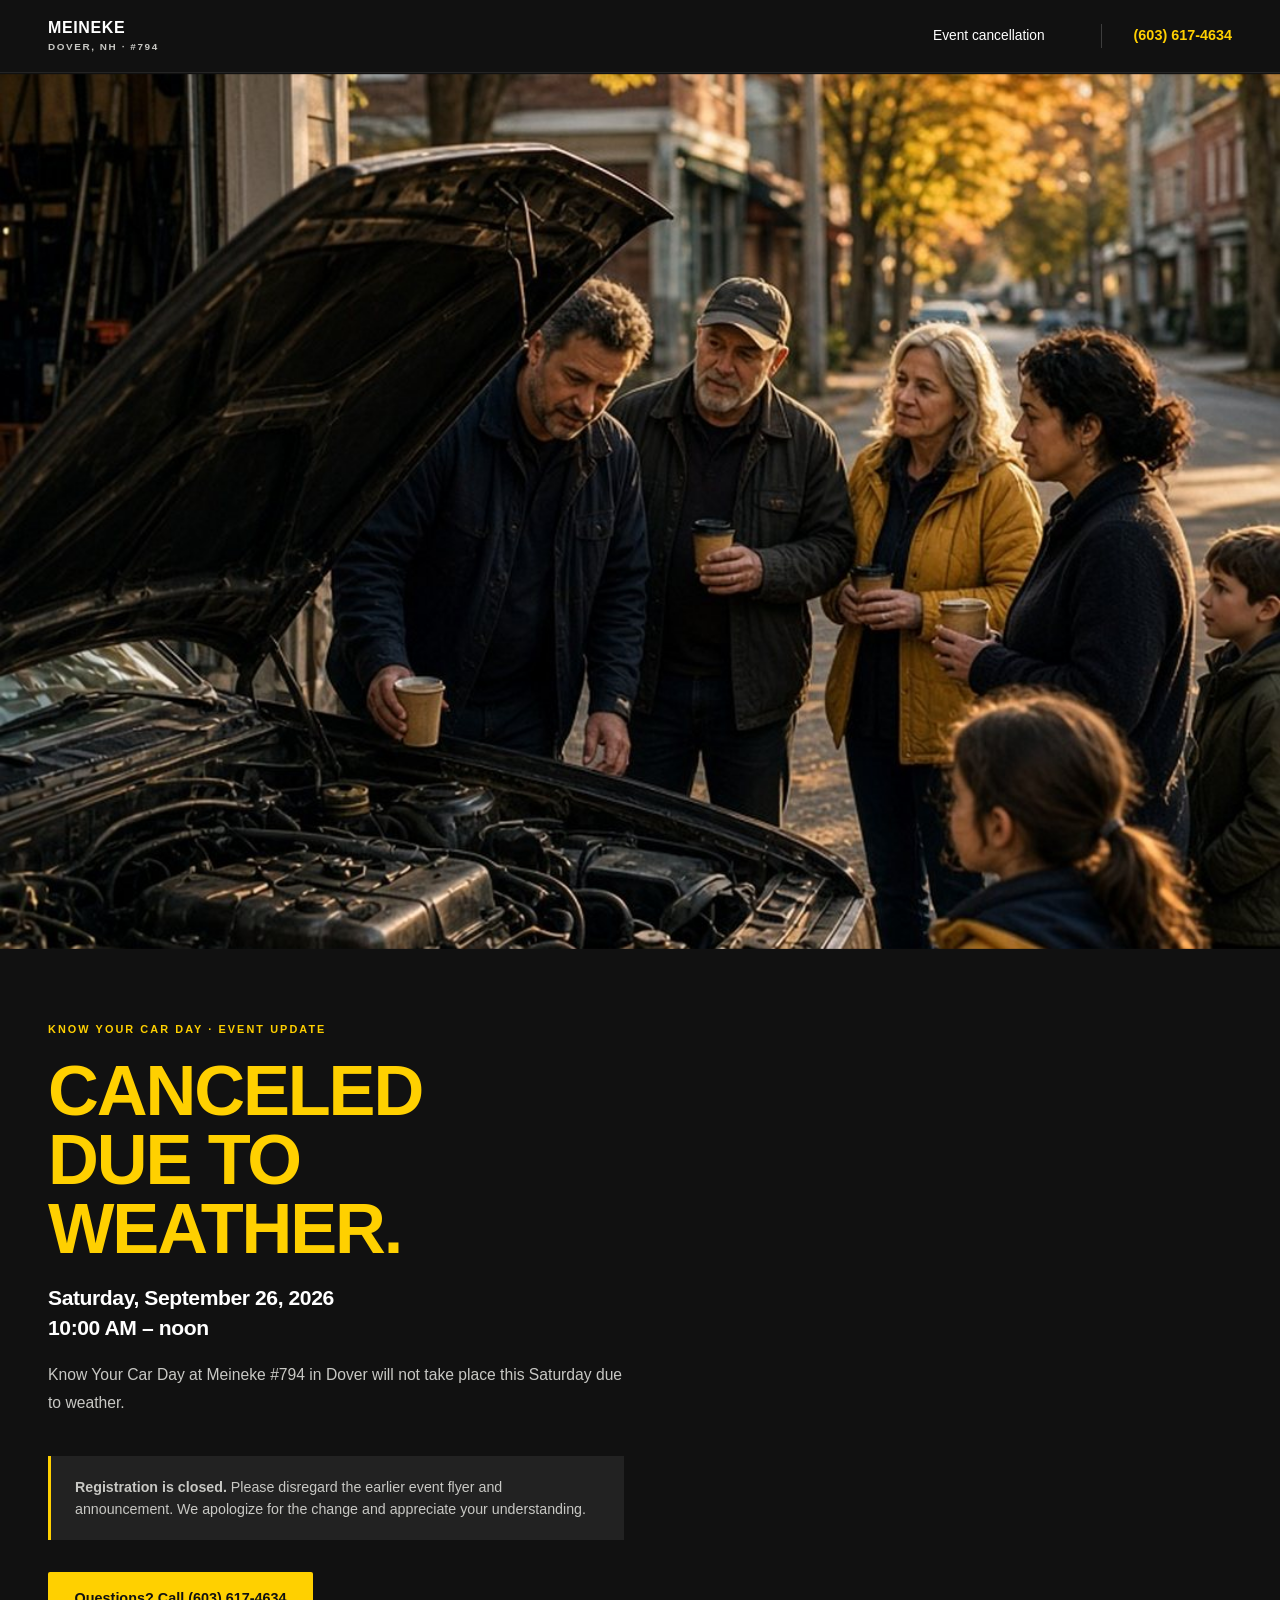
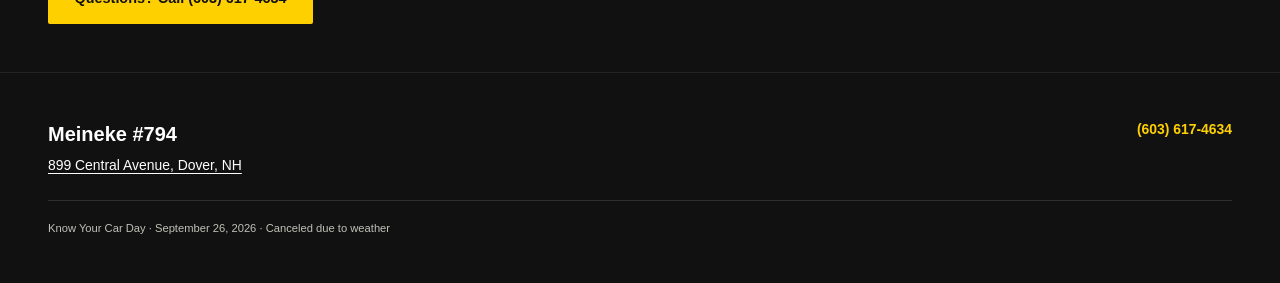
==== commit c3cb9624: "Publish weather cancellation for September 26 Know Your Car Day; close registration" ====
--- a/index.html
+++ b/index.html
@@ -3,379 +3,46 @@
   <head>
     <meta charset="utf-8" />
     <meta name="viewport" content="width=device-width, initial-scale=1" />
-    <title>Know Your Car Day | Meineke #794 Dover NH</title>
+    <title>Canceled Due to Weather | Know Your Car Day</title>
     <meta
       name="description"
-      content="Saturday, September 26, 2026, 10:00 AM to 12:00 PM at Meineke #794, 899 Central Avenue, Dover, NH. Free neighbor day for tires, filters, fluids, dashboard lights, and a look-over. Save your spot."
+      content="Know Your Car Day on Saturday, September 26, 2026 at Meineke #794 in Dover is canceled due to weather. Registration is closed. Call (603) 617-4634 with questions."
     />
-    <meta name="theme-color" content="#111111" />
-    <meta property="og:title" content="Know Your Car Day | Meineke #794 Dover NH" />
+    <meta name="theme-color" content="#171917" />
+    <meta property="og:title" content="Canceled Due to Weather | Know Your Car Day" />
     <meta
       property="og:description"
-      content="Saturday, September 26, 2026, 10:00 AM to 12:00 PM. Free neighbor day at the shop. Save your spot."
+      content="Know Your Car Day on Saturday, September 26, 2026 at Meineke #794 in Dover is canceled due to weather. Registration is closed. Call (603) 617-4634 with questions."
     />
     <meta property="og:type" content="website" />
-    <meta property="og:image" content="assets/shop-day.jpg" />
     <link rel="icon" href="favicon.svg" type="image/svg+xml" />
     <link rel="stylesheet" href="styles.css" />
   </head>
   <body>
-    <a class="skip-link" href="#signup">Skip to signup form</a>
+    <a class="skip-link" href="#cancellation">Skip to cancellation notice</a>
 
     <header class="masthead">
       <div class="wrap masthead-inner">
-        <a class="shop-mark" href="index.html"
-          ><span>Meineke</span><small>Dover, NH · #794</small></a
-        >
-        <nav class="site-nav" aria-label="Main navigation">
-          <a href="#expect">What to expect</a><a href="#signup">Save my spot</a>
-        </nav>
+        <a class="shop-mark" href="index.html"><span>meineke</span><small>Dover, NH · #794</small></a>
+        <nav class="site-nav" aria-label="Main navigation"><a href="#cancellation">Event cancellation</a></nav>
         <p class="masthead-phone">
           <a href="tel:+16036174634">(603) 617-4634</a>
         </p>
       </div>
     </header>
 
-    <main>
-      <section class="hero" aria-labelledby="event-name">
-        <div class="flyer-head">
-          <div class="wrap flyer-head-inner">
-            <h1 id="event-name">Know Your Car Day</h1>
-            <p class="hero-date">
-              Saturday, September 26, 2026<br />
-              10:00 AM to 12:00 PM
-            </p>
-          </div>
+    <main id="cancellation">
+      <section class="thanks" aria-labelledby="cancellation-heading">
+        <div class="hero-visual" aria-hidden="true">
+          <svg viewBox="0 170 1080 750" preserveAspectRatio="xMidYMid slice" focusable="false"><image href="assets/shop-day.jpg" width="1080" height="1080" /></svg>
         </div>
-
-        <figure class="flyer-photo">
-          <picture>
-            <source srcset="assets/shop-day.webp" type="image/webp" />
-            <img
-              src="assets/shop-day.jpg"
-              width="1080"
-              height="738"
-              alt="Neighbors gathered around an open car hood on a small-town street, coffee cups in hand."
-            />
-          </picture>
-        </figure>
-
-        <div class="flyer-band">
-          <div class="wrap flyer-band-inner">
-            <p class="flyer-shop">Meineke · 899 Central Avenue, Dover, NH</p>
-            <p class="flyer-phone">
-              <a href="tel:+16036174634">(603) 617-4634</a>
-            </p>
-          </div>
-        </div>
-
-        <div class="wrap hero-inner">
-          <p class="eyebrow">
-            <span class="status-dot" aria-hidden="true"></span> A free morning
-            at the shop
-          </p>
-          <p class="hero-intro">
-            A little time under the hood.<br />A lot more confidence on the
-            road.
-          </p>
-          <p class="lede">
-            Get to know your car with the people who care for it. Join your
-            neighbors for a relaxed, hands-on morning at Meineke in Dover.
-          </p>
-          <div class="hero-actions">
-            <a class="btn btn-primary" href="#signup">Save my spot</a>
-            <a class="text-link" href="#expect">See what we’ll cover</a>
-          </div>
-          <p class="hero-note">
-            Free to attend. Bring your car and your questions.
-          </p>
-        </div>
-
-        <div class="event-details">
-          <div class="wrap event-details-inner">
-            <div>
-              <span class="detail-label">The day</span
-              ><strong>Saturday, September 26</strong
-              ><span>2026 · A morning for our neighbors</span>
-            </div>
-            <div>
-              <span class="detail-label">The time</span
-              ><strong>10:00 AM to 12:00 PM</strong
-              ><span>Choose your arrival window below</span>
-            </div>
-            <div>
-              <span class="detail-label">The place</span
-              ><strong>Meineke · Dover, NH</strong
-              ><a href="https://maps.google.com/?q=899+Central+Avenue+Dover+NH"
-                >899 Central Avenue</a
-              >
-            </div>
-          </div>
-        </div>
-      </section>
-
-      <section class="expect" id="expect" aria-labelledby="expect-heading">
-        <div class="wrap">
-          <p class="eyebrow">Let’s lift the hood</p>
-          <h2 id="expect-heading">Your car. Less mystery.</h2>
-          <p class="section-lead">
-            Same kind of look we give a neighbor who pulls in and says, “Can you
-            just tell me what I am looking at?”
-          </p>
-          <ul class="expect-list">
-            <li>
-              <strong>Tires.</strong> Wear, pressure, and what the tread is
-              telling us.
-            </li>
-            <li>
-              <strong>Filters.</strong> A quick check of the ones that keep the
-              car happy.
-            </li>
-            <li>
-              <strong>Fluids.</strong> Oil, coolant, washer fluid, and the rest
-              of the usuals.
-            </li>
-            <li>
-              <strong>Dashboard lights.</strong> If something is on, we will
-              talk through it in plain English.
-            </li>
-            <li>
-              <strong>A look-over of the car.</strong> The stuff you notice when
-              you get around it and underneath.
-            </li>
-            <li>
-              <strong>Your name on the list.</strong> We keep a simple sheet so
-              Saturday stays calm.
-            </li>
-          </ul>
-          <p class="soft-note">
-            Saturday morning is the main window. If that is tight, look-overs
-            can continue through October 3. Call the shop and we will set a
-            time.
-          </p>
-        </div>
-      </section>
-
-      <section class="signup" id="signup" aria-labelledby="signup-heading">
-        <div class="wrap signup-wrap">
-          <div class="signup-intro">
-            <p class="eyebrow">We’ll see you at the shop</p>
-            <h2 id="signup-heading">Save your spot.<br />Bring your questions.</h2>
-            <p class="section-lead">
-              Digital version of the clipboard at the door. Phone is required so
-              we can reach you about your spot.
-            </p>
-
-            <div class="signup-summary">
-              <p>
-                <span>When</span><strong>Saturday, September 26</strong>10:00 AM
-                to 12:00 PM
-              </p>
-              <p>
-                <span>Where</span><strong>Meineke #794</strong>899 Central
-                Avenue, Dover, NH
-              </p>
-              <p>
-                <span>Questions?</span
-                ><a href="tel:+16036174634">(603) 617-4634</a>
-              </p>
-            </div>
-            <p class="signup-reassurance">
-              No need to know the right words. Just tell us what you’ve noticed.
-            </p>
-          </div>
-
-          <form
-            class="rsvp-form"
-            name="know-your-car-day"
-            method="POST"
-            action="/thanks.html"
-            data-netlify="true"
-            netlify-honeypot="bot-field"
-          >
-            <div class="form-heading">
-              <h3>Your Saturday starts here.</h3>
-              <p>A few details so we can get ready for you.</p>
-            </div>
-            <input type="hidden" name="form-name" value="know-your-car-day" />
-            <input type="hidden" name="subject" value="Know Your Car Day signup" />
-
-            <p class="honeypot">
-              <label for="bot-field">Leave this blank</label>
-              <input
-                type="text"
-                id="bot-field"
-                name="bot-field"
-                tabindex="-1"
-                autocomplete="off"
-              />
-            </p>
-
-            <div class="field-row">
-              <div class="field">
-                <label for="first-name">First name</label>
-                <input
-                  id="first-name"
-                  name="first-name"
-                  type="text"
-                  autocomplete="given-name"
-                  required
-                />
-              </div>
-              <div class="field">
-                <label for="last-name">Last name</label>
-                <input
-                  id="last-name"
-                  name="last-name"
-                  type="text"
-                  autocomplete="family-name"
-                  required
-                />
-              </div>
-            </div>
-
-            <div class="field">
-              <label for="phone">Phone <span class="req">required</span></label>
-              <input
-                id="phone"
-                name="phone"
-                type="tel"
-                autocomplete="tel"
-                inputmode="tel"
-                required
-              />
-            </div>
-
-            <div class="field">
-              <label for="email">Email <span class="opt">optional</span></label>
-              <input
-                id="email"
-                name="email"
-                type="email"
-                autocomplete="email"
-              />
-            </div>
-
-            <fieldset class="vehicle">
-              <legend>
-                Vehicle year / make / model
-                <span class="opt">optional, helps us get ready</span>
-              </legend>
-              <div class="field-row vehicle-row">
-                <div class="field">
-                  <label for="vehicle-year">Year</label>
-                  <input
-                    id="vehicle-year"
-                    name="vehicle-year"
-                    type="text"
-                    inputmode="numeric"
-                    maxlength="4"
-                    autocomplete="off"
-                  />
-                </div>
-                <div class="field">
-                  <label for="vehicle-make">Make</label>
-                  <input
-                    id="vehicle-make"
-                    name="vehicle-make"
-                    type="text"
-                    autocomplete="off"
-                  />
-                </div>
-                <div class="field">
-                  <label for="vehicle-model">Model</label>
-                  <input
-                    id="vehicle-model"
-                    name="vehicle-model"
-                    type="text"
-                    autocomplete="off"
-                  />
-                </div>
-              </div>
-            </fieldset>
-
-            <fieldset>
-              <legend>What do you care about?</legend>
-              <p class="hint">Check all that apply.</p>
-              <ul class="checks">
-                <li>
-                  <label class="check">
-                    <input type="checkbox" name="care" value="Tires" />
-                    <span>Tires</span>
-                  </label>
-                </li>
-                <li>
-                  <label class="check">
-                    <input type="checkbox" name="care" value="Filters" />
-                    <span>Filters</span>
-                  </label>
-                </li>
-                <li>
-                  <label class="check">
-                    <input type="checkbox" name="care" value="Fluids" />
-                    <span>Fluids</span>
-                  </label>
-                </li>
-                <li>
-                  <label class="check">
-                    <input
-                      type="checkbox"
-                      name="care"
-                      value="Dashboard lights"
-                    />
-                    <span>Dashboard lights</span>
-                  </label>
-                </li>
-                <li>
-                  <label class="check">
-                    <input
-                      type="checkbox"
-                      name="care"
-                      value="Full look-over"
-                    />
-                    <span>Full look-over</span>
-                  </label>
-                </li>
-                <li>
-                  <label class="check">
-                    <input type="checkbox" name="care" value="Not sure" />
-                    <span>Not sure</span>
-                  </label>
-                </li>
-              </ul>
-            </fieldset>
-
-            <div class="field">
-              <label for="arrival"
-                >Preferred arrival window
-                <span class="opt">optional</span></label
-              >
-              <select id="arrival" name="arrival">
-                <option value="">No preference</option>
-                <option value="10:00">10:00 AM</option>
-                <option value="10:30">10:30 AM</option>
-                <option value="11:00">11:00 AM</option>
-                <option value="11:30">11:30 AM</option>
-              </select>
-            </div>
-
-            <div class="field">
-              <label for="notes">Notes <span class="opt">optional</span></label>
-              <textarea
-                id="notes"
-                name="notes"
-                rows="4"
-                maxlength="600"
-              ></textarea>
-            </div>
-
-            <button class="btn btn-primary btn-block" type="submit">
-              Put me on the list
-            </button>
-            <p class="form-foot">
-              We use this to run the day and may text or call about your spot.
-            </p>
-          </form>
+        <div class="wrap thanks-inner">
+          <p class="eyebrow">Know Your Car Day · Event update</p>
+          <h1 id="cancellation-heading">Canceled<br />due to<br />weather.</h1>
+          <p class="hero-intro"><strong>Saturday, September 26, 2026<br />10:00 AM – noon</strong></p>
+          <p class="lede">Know Your Car Day at Meineke #794 in Dover will not take place this Saturday due to weather.</p>
+          <p class="soft-note"><strong>Registration is closed.</strong> Please disregard the earlier event flyer and announcement. We apologize for the change and appreciate your understanding.</p>
+          <p class="hero-actions"><a class="btn btn-primary" href="tel:+16036174634">Questions? Call (603) 617-4634</a></p>
         </div>
       </section>
     </main>
@@ -391,10 +58,7 @@
             >899 Central Avenue, Dover, NH</a
           >
         </p>
-        <p class="privacy">
-          We use this signup to run Know Your Car Day and may text or call about
-          your spot. We do not sell your info.
-        </p>
+        <p class="privacy">Know Your Car Day · September 26, 2026 · Canceled due to weather</p>
       </div>
     </footer>
   </body>
--- a/styles.css
+++ b/styles.css
@@ -185,6 +185,7 @@
 .flyer-photo {
   margin: 0;
   background: var(--charcoal);
+  overflow: hidden;
 }
 
 .flyer-photo img {
@@ -194,15 +195,26 @@
   vertical-align: middle;
 }
 
+@media (min-width: 701px) {
+  .hero .flyer-photo {
+    max-height: min(52vh, 30rem);
+  }
+
+  .hero .flyer-photo img {
+    height: min(52vh, 30rem);
+    object-fit: cover;
+    object-position: 40% 38%;
+  }
+}
+
 .flyer-photo-compact {
-  max-height: 280px;
-  overflow: hidden;
+  max-height: 220px;
 }
 
 .flyer-photo-compact img {
-  height: 280px;
+  height: 220px;
   object-fit: cover;
-  object-position: center 42%;
+  object-position: center 28%;
 }
 
 .flyer-band {
@@ -869,8 +881,9 @@
 
   .flyer-photo-compact,
   .flyer-photo-compact img {
-    max-height: 200px;
-    height: 200px;
+    max-height: 160px;
+    height: 160px;
+    object-position: center 28%;
   }
 
   .event-details-inner {
